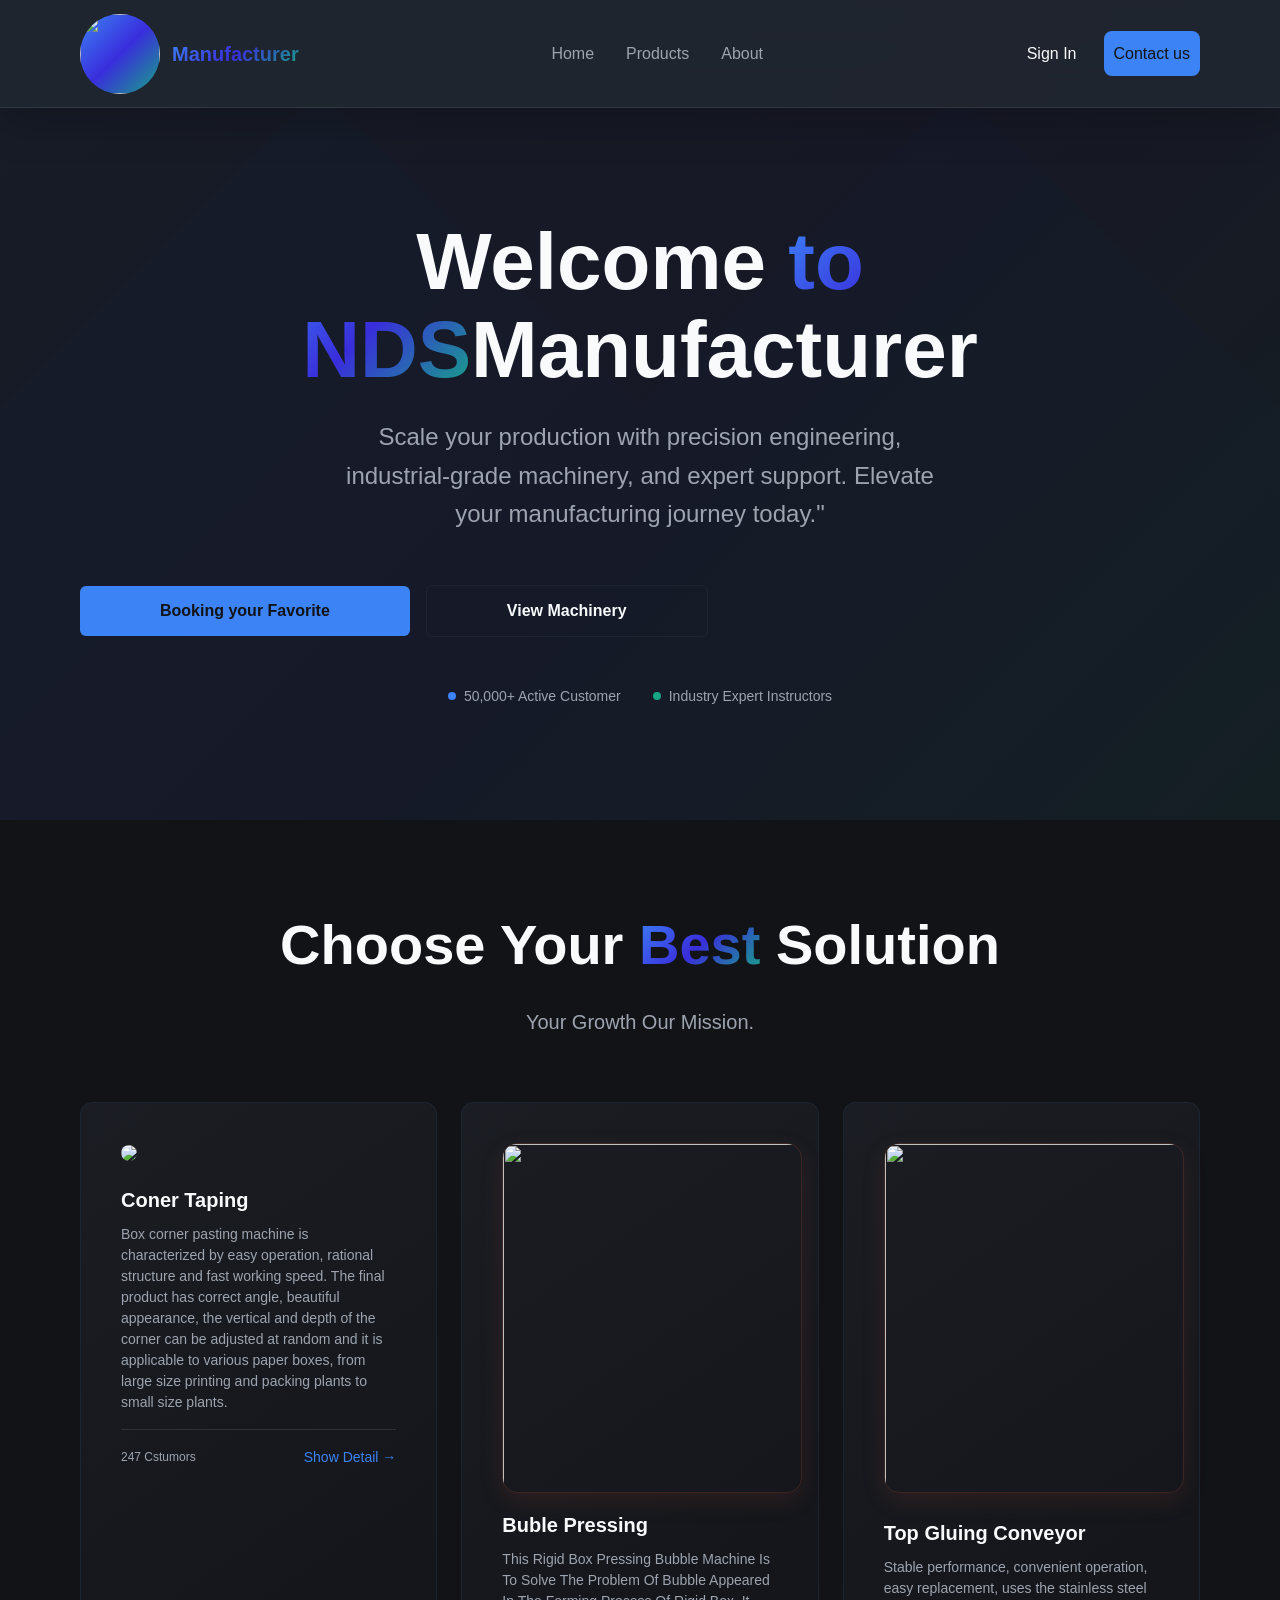
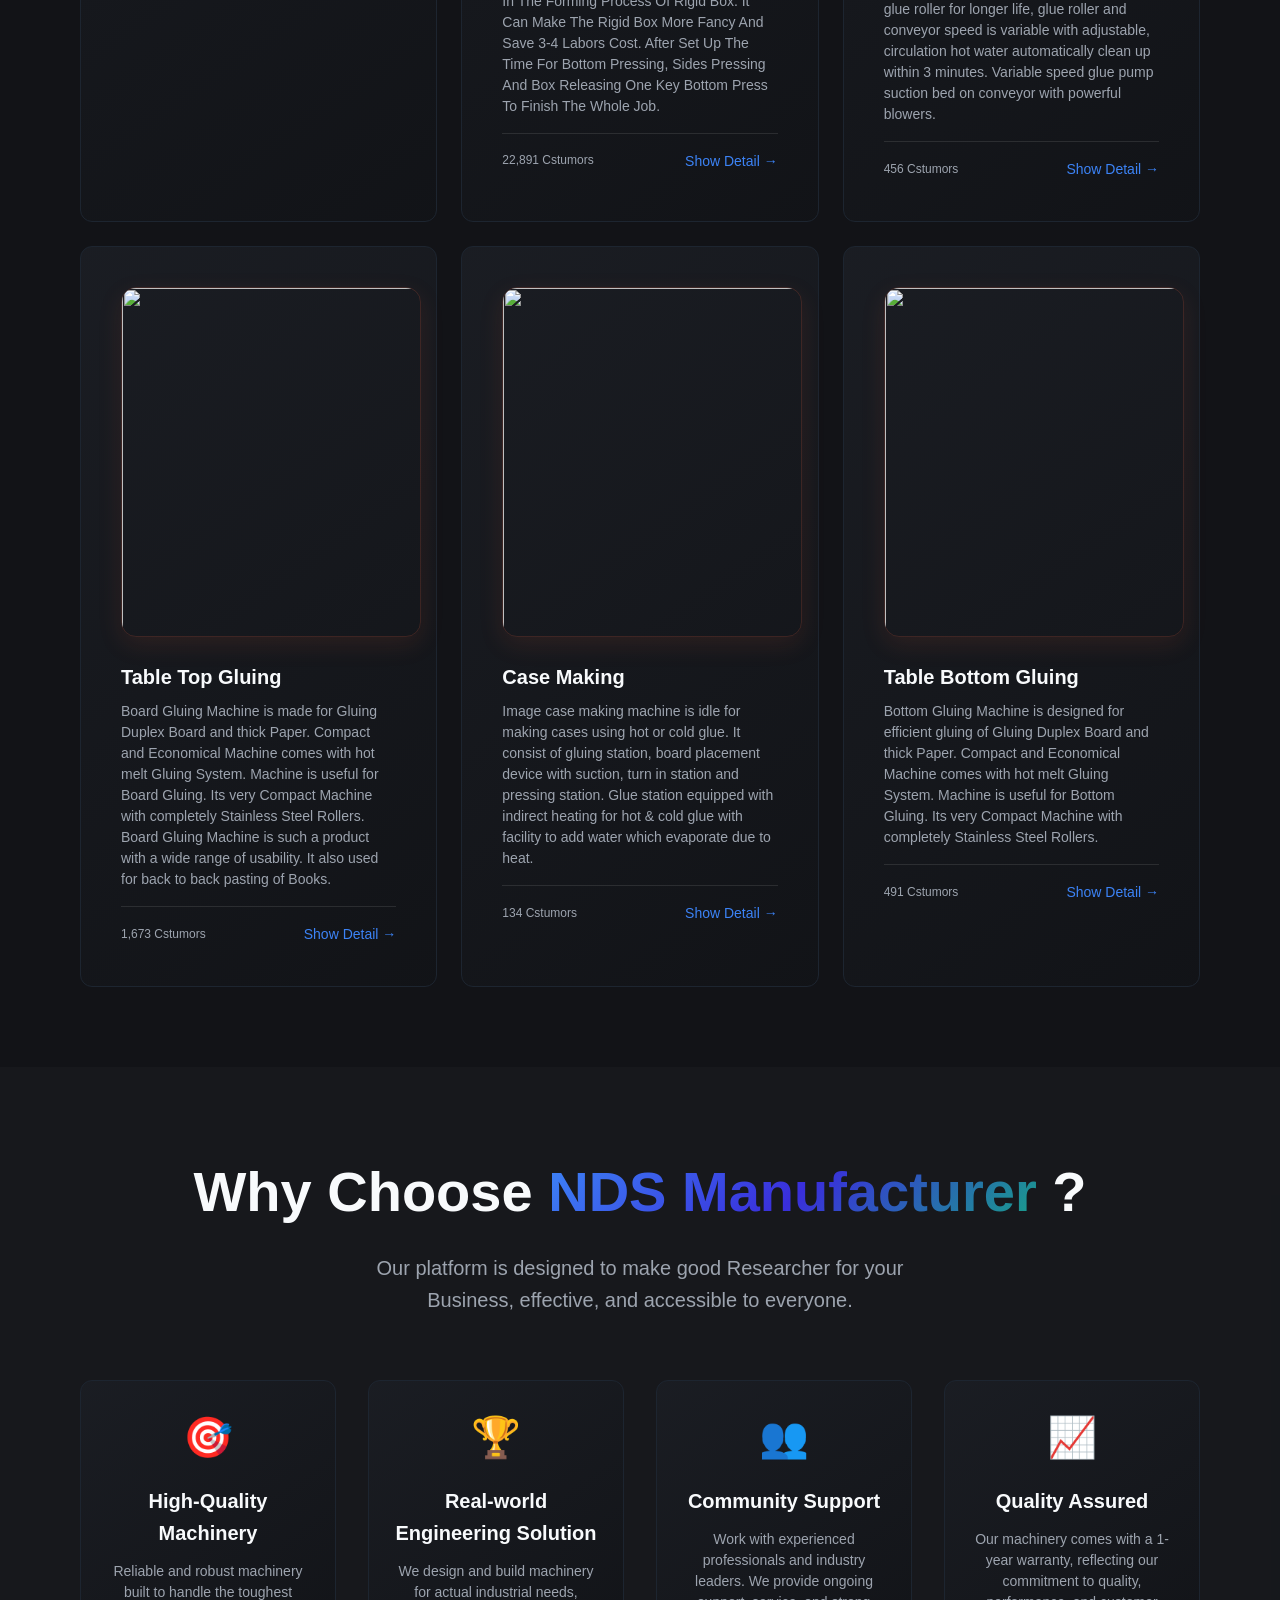
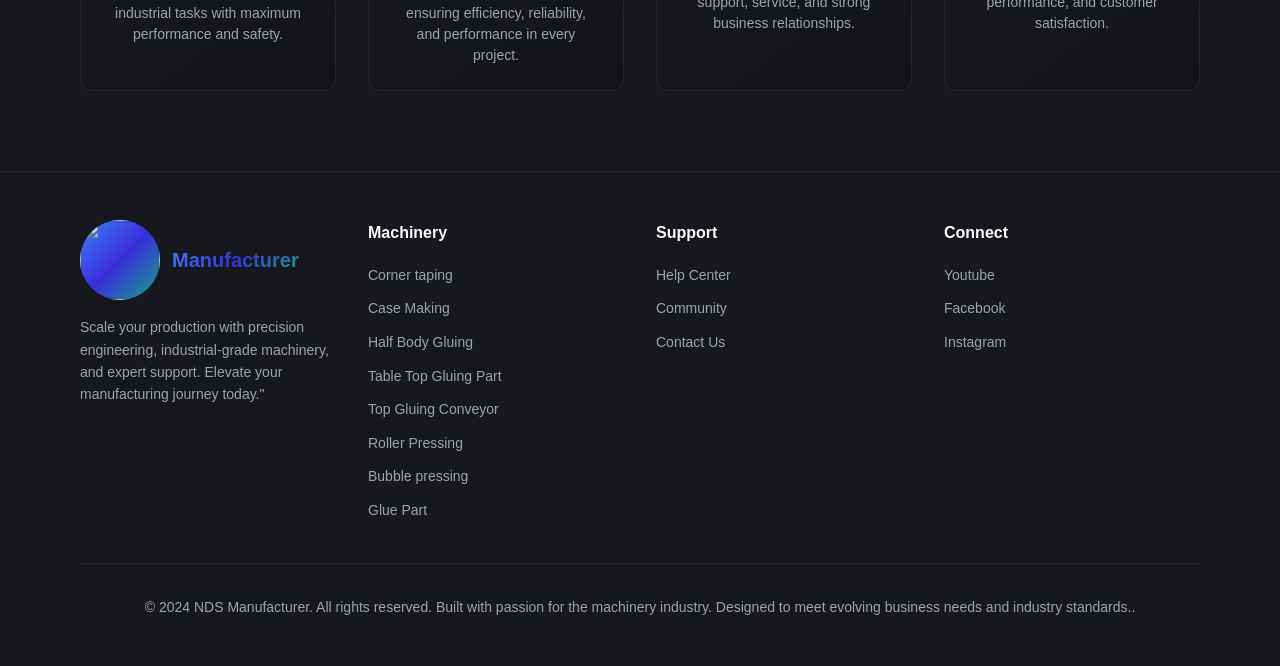
==== index.html @ 55de6333 "Add files via upload add all file" ====
<!DOCTYPE html>
<html lang="en">
<head>
    <meta charset="UTF-8">
    <meta name="viewport" content="width=device-width, initial-scale=1.0">
    <title>NDS Manufacturer</title>
    <meta name="description" content="Learn programming languages with interactive lessons, real-world projects, and expert guidance. Start your coding journey today.">
    <link href="https://fonts.googleapis.com/css2?family=Inter:wght@300;400;500;600;700;800&family=Poppins:wght@400;500;600;700;800&display=swap" rel="stylesheet">
    <link rel="stylesheet" href="https://cdnjs.cloudflare.com/ajax/libs/font-awesome/6.4.0/css/all.min.css">
    <link rel="stylesheet" href="styles.css">
</head>
<body>
    <div class="scroll-progress" ></div>
    <!-- Header -->
    <header class="header">
        <div class="container">
            <div class="header-content">
                <div class="logo-section">
                    <div><img src="img\nds logo.jpeg" width="50px" class="logo"></div>
                    <h1 class="logo-text">Manufacturer </h1>
                </div>
                
                <nav class="nav" id="navMenu">
                    <a href="index.html">Home </a>
                    <a href="product.html">Products</a>
                    <!-- <a href="booking.html">Booking</a> -->
                    <a href="about.html">About</a>
                </nav>
                
                <div class="header-buttons">
                    <a href="auth.html" class="btn btn-outline">Sign In</a>
                    <a href="about.html" class="btn btn-primary"> Contact us </a>
                </div>
                <!-- Hamburger Button -->
                    <button class="menu-toggle" aria-label="Toggle navigation menu">
                        <i class="fas fa-bars"></i>
                    </button>
            </div>
        </div>
    </header>

    <!-- Hero Section -->
    <section class="hero">
        <div class="hero-bg"></div>
        <div class="hero-gradient"></div>
        
        <div class="container">
            <br>
            <div class="hero-content">
                <h1 class="hero-title">
                    Welcome <span class="hero-gradient-text">to NDS</span>Manufacturer 
                </h1>
                <p class="hero-subtitle">
                   Scale your production with precision engineering, industrial-grade machinery, and expert support. 
                   Elevate your manufacturing journey today."
                </p>
                
                <div class="hero-buttons">
                    <a href="booking.html" class="btn btn-primary btn-lg">Booking your Favorite </a>
                    <a href="product.html" class="btn btn-outline btn-lg">View Machinery </a>
                </div>
                
                <div class="hero-stats">
                    <div class="stat-item">
                        <span class="stat-dot dot-primary"></span>
                        50,000+ Active Customer
                    </div>
                   
                    <div class="stat-item">
                        <span class="stat-dot dot-accent"></span>
                        Industry Expert Instructors
                    </div>
                </div>
            </div>
        </div>
    </section>

    <!--machinery Section -->
    <section id="languages" class="section">
        <div class="container">
            <h2 class="section-title">
                Choose Your <span class="hero-gradient-text">Best</span> Solution
            </h2>
            <p class="section-subtitle">
                Your Growth Our Mission.
            </p>
            <!--coder of coner taping machine-->
            
            <div class="languages-grid">
                <div class="language-card" data-language="python">
                    <div class="card-header">
                        <div><img src="img\coner taping.webp" class="imeg"><br></div>
                        </div>
                    <h3 class="card-title">Coner Taping</h3>
                    <p class="card-description">Box corner pasting machine is characterized by easy operation, rational structure and fast working speed. The final product has correct angle, beautiful appearance, the vertical and depth of the corner can be adjusted at random and it is applicable to various paper boxes, from large size printing and packing plants to small size plants.</p>
                    <div class="card-footer">
                        <span class="student-count">247 Cstumors</span>
                        <a href="product.html#corner-taping" class="start-btn">Show Detail →</a>
                    </div>
                </div>




                <!--coder of Glue part machine -->




                <div class="language-card" data-language="javascript">
                    <div class="card-header">
                        <img src="img\rigid-box-bubble-pressing-machine-1000x1000.webp" class="imeg2"><br>
                    </div>
                    <h3 class="card-title">Buble Pressing</h3>
                    <p class="card-description">This Rigid Box Pressing Bubble Machine Is To Solve The Problem Of Bubble Appeared In The Forming Process Of Rigid Box. It Can Make The Rigid Box More Fancy And Save 3-4 Labors Cost. After Set Up The Time For Bottom Pressing, Sides Pressing And Box Releasing One Key Bottom Press To Finish The Whole Job.</p>
                    <div class="card-footer">
                        <span class="student-count">22,891 Cstumors</span>
                        <a href="product.html#buble-pressing" class="start-btn">Show Detail →</a>
                    </div>
                </div>

                <!-- code of conveyor machine-->

                <div class="language-card" data-language="react">
                    <div class="card-header">
                        <div><img src="img\mrs81491568090237.jpg" class="imeg2"><br></div>
                    </div>
                    <h3 class="card-title">Top Gluing Conveyor </h3>
                    <p class="card-description">Stable performance, convenient operation, easy replacement, uses the stainless steel glue roller for longer life, glue roller and conveyor speed is variable with adjustable, circulation hot water automatically clean up within 3 minutes. Variable speed glue pump suction bed on conveyor with powerful blowers.</p>
                    <div class="card-footer">
                        <span class="student-count">456 Cstumors</span>
                        <a href="product.html#top-gluing-conveyor" class="start-btn">Show Detail →</a>
                    </div>
                </div>
                <!-- Half Body Gluing Machine-->

                <div class="language-card" >
                    <div class="card-header">
                        <div><img src="img\Half body gluing.jpeg" class="imeg2"><br></div>
                    </div>
                    <h3 class="card-title">Table Top Gluing</h3>
                    <p class="card-description">Board Gluing Machine is made for Gluing Duplex Board and thick Paper. Compact and Economical Machine comes with hot melt Gluing System. Machine is useful for Board Gluing. Its very Compact Machine with completely Stainless Steel Rollers.

Board Gluing Machine is such a product with a wide range of usability. It also used for back to back pasting of Books.</p>
                    <div class="card-footer">
                        <span class="student-count">1,673 Cstumors</span>
                        <a href="product.html#half-body" class="start-btn">Show Detail →</a>
                    </div>
                </div>

                <!-- Case making Machine -->
                <div class="language-card" data-language="typescript">
                    <div class="card-header">
                        <div><img src="img\case maker.jpeg" class="imeg2"><br></div>
                    </div>
                    <h3 class="card-title">Case Making</h3>
                    <p class="card-description">Image case making machine is idle for making cases using hot or cold glue. It consist of gluing station, board placement device with suction, turn in station and pressing station. Glue station equipped with indirect heating for hot & cold glue with facility to add water which evaporate due to heat.</p>
                    <div class="card-footer">
                        <span class="student-count">134 Cstumors</span>
                        <a href="product.html#case-making" class="start-btn">Show Detail →</a>
                    </div>
                </div>
                <!-- Bottom Gluing Machine -->
                <div class="language-card" data-language="cpp">
                    <div class="card-header">
                       
                        <div><img src="img\Bottom gluing .jpeg" class="imeg2"><br></div>
                    </div>
                    <h3 class="card-title">Table Bottom Gluing </h3>
                    <p class="card-description">Bottom Gluing Machine is designed for efficient gluing of  Gluing Duplex Board and thick Paper. Compact and Economical Machine comes with hot melt Gluing System. Machine is useful for Bottom Gluing. Its very Compact Machine with completely Stainless Steel Rollers.


                    </p>
                    <div class="card-footer">
                        <span class="student-count">491 Cstumors</span>
                        <a href="product.html#bottom-gluing" class="start-btn">Show Detail →</a>
                    </div>
                </div>
            </div>
        </div>
    </section>

    <!-- Features Section -->
    <section id="features" class="section features-section">
        <div class="container">
            <h2 class="section-title">
                Why Choose <span class="hero-gradient-text">NDS Manufacturer </span>?
            </h2>
            <p class="section-subtitle">
                Our platform is designed to make good Researcher for your Business, effective, and accessible to everyone.
            </p>
            
            <div class="features-grid">
                <div class="feature-card">
                    <div class="feature-icon">🎯</div>
                    <h3 class="feature-title">High-Quality Machinery</h3>
                    <p class="feature-description">Reliable and robust machinery built to handle the toughest industrial tasks with maximum performance and safety.</p>
                </div>

                <div class="feature-card">
                    <div class="feature-icon">🏆</div>
                    <h3 class="feature-title"> Real-world Engineering Solution </h3>
                    <p class="feature-description">We design and build machinery for actual industrial needs, ensuring efficiency, reliability, and performance in every project.</p>
                </div>

                <div class="feature-card">
                    <div class="feature-icon">👥</div>
                    <h3 class="feature-title">Community Support</h3>
                    <p class="feature-description"> Work with experienced professionals and industry leaders. We provide ongoing support, service, and strong business relationships.</p>
                </div>

                <div class="feature-card">
                    <div class="feature-icon">📈</div>
                    <h3 class="feature-title">Quality Assured</h3>
                    <p class="feature-description">Our machinery comes with a 1-year warranty, reflecting our commitment to quality, performance, and customer satisfaction.</p>
                </div>
            </div>
        </div>
    </section>

    <!-- Footer -->
    <footer class="footer">
        <div class="container">
            <div class="footer-grid">
                <div class="footer-section">
                    <div class="logo-section">
                        <div class="logo-icon"><img src="img\nds logo.jpeg"  class="logo"></div>
                        <h3 class="logo-text"> Manufacturer </h3>
                    </div>
                    <p style="color: var(--muted-foreground); font-size: 0.875rem; margin-top: 1rem;">
                        Scale your production with precision engineering, industrial-grade machinery, and expert support. 
                        Elevate your manufacturing journey today."
                    </p>
                </div>
                
                <div class="footer-section">
                    <h4> Machinery </h4>
                    <ul>
                        
                        <li><a href="product.html#corner-taping"> Corner taping</a></li>
                        <li><a href="product.html#case-making"> Case Making </a></li>
                        <li><a href="product.html#half-body"> Half Body Gluing </a></li>
                        <li><a href="product.html#bottom-gluing"> Table Top Gluing Part </a></li>
                        <li><a href="product.html#top-gluing-conveyor"> Top Gluing Conveyor  </a></li>
                        <li><a href="product.html#roller-pressing"> Roller Pressing </a></li>
                        <li><a href="product.html#bubble-pressing"> Bubble pressing </a></li>
                        <li><a href="product.html#glue-part"> Glue Part </a></li>



                    </ul>
                </div>
                
                <div class="footer-section">
                    <h4>Support</h4>
                    <ul>
                        <li><a href="about.html">Help Center</a></li>
                        <li><a href="about.html#com">Community</a></li>
                        <li><a href="about.html#contact-info">Contact Us</a></li>
                        <!-- <li><a href="#">FAQ</a></li> -->
                    </ul>
                </div>
                
                <div class="footer-section">
                    <h4>Connect</h4>
                    <ul>
                        <li><a href="#"> Youtube </a></li>
                        <li><a href="#"> Facebook </a></li>
                        <li><a href="#"> Instagram </a></li>

                    </ul>
                </div>
            </div>
            
            <div class="footer-bottom">
                <p>&copy; 2024 NDS Manufacturer. All rights reserved. Built with passion for the machinery industry. Designed to meet evolving business needs and industry standards..</p>
            </div>
        </div>
    </footer>

    <script src="js.js"></script>
</body>
</html>
---- styles.css ----
* {
            margin: 0;
            padding: 0;
            box-sizing: border-box;
        }

        :root {
            --background: hsl(222, 14%, 8%);
            --foreground: hsl(210, 40%, 98%);
            --card: hsl(222, 14%, 10%);
            --card-foreground: hsl(210, 40%, 98%);
            --primary: hsl(217, 91%, 60%);
            --primary-foreground: hsl(222, 14%, 8%);
            --secondary: hsl(244, 71%, 52%);
            --secondary-foreground: hsl(210, 40%, 98%);
            --muted: hsl(215, 25%, 27%);
            --muted-foreground: hsl(217, 10%, 65%);
            --accent: hsl(166, 76%, 37%);
            --accent-foreground: hsl(210, 40%, 98%);
            --border: hsl(215, 25%, 15%);
            --ring: hsl(217, 91%, 60%);
            --radius: 0.75rem;
            
            --hero-gradient: linear-gradient(135deg, hsl(217, 91%, 60%) 0%, hsl(244, 71%, 52%) 50%, hsl(166, 76%, 37%) 100%);
            --card-gradient: linear-gradient(145deg, hsl(222, 14%, 12%) 0%, hsl(222, 14%, 8%) 100%);
            --hover-glow: 0 0 40px hsl(217, 91%, 60%, 0.3);
            --shadow-elegant: 0 20px 60px -10px hsl(217, 91%, 60%, 0.1);
            --transition-smooth: all 0.4s cubic-bezier(0.4, 0, 0.2, 1);
            --sec: hsl(211, 42%, 19%); 
        }

        body {
            font-family: -apple-system, BlinkMacSystemFont, 'Segoe UI', 'Roboto', sans-serif;
            background-color: var(--background);
            color: var(--foreground);
            line-height: 1.6;
        }

        .container {
            max-width: 1200px;
            margin: 0 auto;
            padding: 0 1rem;
        }

        /* Header Styles */
        .header {
            position: fixed;
            top: 0;
            width: 100%;
            z-index: 1000;
            padding: 0.85rem 0;
            background: rgba(17, 24, 39, 0.94);
            backdrop-filter: blur(20px);
            border-bottom: 1px solid rgba(255, 255, 255, 0.08);
            box-shadow: 0 16px 40px rgba(0, 0, 0, 0.2);
        }
        

        .header-content {
            display: flex;
            align-items: center;
            justify-content: space-between;
            gap: 1rem;
            padding: 0;
        }

        .logo-section {
            display: flex;
            align-items: center;
            gap: 0.75rem;
        }

        .logo {
            width: 5rem;
            height: 5rem;
            background: var(--hero-gradient); 
            border-radius: 10.5rem; 
            background-color: transparent;
            display: flex;
            align-items: center;
            justify-content: center;
            color: var(--background); 
            font-weight: bold;
            font-size: 1.125rem;
        }


        .logo-text {
            font-size: 1.25rem;
            font-weight: bold;
            background: var(--hero-gradient);
            -webkit-background-clip: text;
            background-clip: text;
            -webkit-text-fill-color: transparent;
            white-space: nowrap;
            overflow: hidden;
            text-overflow: ellipsis;
        }
      

        .nav {
            display: none;
            gap: 2rem;
        }

        .nav a {
            position: relative;
            color: var(--muted-foreground);
            text-decoration: none;
            transition: var(--transition-smooth);
        }

        .nav a:hover {
            color: var(--foreground);
        }

        .nav a::after {
            content: '';
            position: absolute;
            bottom: -0.25rem;
            left: 0;
            width: 0;
            height: 2px;
            background: var(--primary);
            transition: var(--transition-smooth);
        }

        .nav a:hover::after {
            width: 100%;
        }


                /* Hamburger Button */
        .menu-toggle {
            display: none;
            background: none;
            border: none;
            font-size: 1.8rem;
            color: var(--foreground);
            cursor: pointer;
        }

        .menu-toggle i {
            pointer-events: none;
        }

        .imeg{
            width: 200px;
            height: inherit;
            border-radius: 30px; 

        }
        .imeg2{
            width: 300px;
            height: 350px;
            border-radius: 15px;
            /* object-fit: cover; */
            object-position: center;
            box-shadow: 0 10px 35px rgba(217, 91, 60, 0.15), 0 0 1px rgba(217, 91, 60, 0.3);
            border: 1px solid rgba(217, 91, 60, 0.2);
            transition: all 0.3s cubic-bezier(0.4, 0, 0.2, 1);
        }
        
        .imeg2:hover {
            transform: translateY(-5px);
            box-shadow: 0 20px 50px rgba(217, 91, 60, 0.25), 0 0 1px rgba(217, 91, 60, 0.3);
        }
        

        /* 📱 Mobile Navbar */
        @media (max-width: 768px) {

            .header-content {
                flex-wrap: wrap;
                align-items: center;
                justify-content: space-between;
                gap: 0.75rem;
            }

            .menu-toggle {
                display: flex;
                align-items: center;
                justify-content: center;
                width: 3rem;
                height: 3rem;
                border-radius: 0.75rem;
                background: rgba(255, 255, 255, 0.08);
                border: 1px solid rgba(255, 255, 255, 0.12);
                z-index: 1001;
            }

            .nav {
                position: absolute;
                top: 100%;
                left: 0;
                width: 100%;
                background: var(--card);
                flex-direction: column;
                gap: 1.2rem;
                padding: 1.5rem 0;
                display: none;
                border-top: 1px solid rgba(255, 255, 255, 0.08);
            }

            .nav.active {
                display: flex;
            }

            .header-buttons {
                display: none;
            }
            
            .hero-buttons {
                flex-direction: column;
                gap: 0.75rem;
            }

            .hero-stats {
                flex-direction: column;
                gap: 1rem;
                align-items: center;
            }

            .languages-grid {
                grid-template-columns: 1fr;
                gap: 1rem;
            }

            .language-card {
                padding: 1.5rem;
            }

            .features-grid {
                grid-template-columns: 1fr;
                gap: 1.5rem;
            }

            .feature-card {
                padding: 1.25rem;
            }

            .footer-grid {
                grid-template-columns: 1fr;
                gap: 1.5rem;
            }

            .container {
                padding: 0 1rem;
            }

            .section {
                padding: 2.5rem 0;
            }

            .imeg {
                width: 100%;
                max-width: 200px;
                height: auto;
            }

            .imeg2 {
                width: 100%;
                max-width: 300px;
                height: auto;
                border-radius: 15px;
                /* object-fit: cover; */
                box-shadow: 0 8px 25px rgba(217, 91, 60, 0.12);
                border: 1px solid rgba(217, 91, 60, 0.2);
            }

            .about-grid {
                grid-template-columns: 1fr;
                gap: 1.5rem;
            }

            .machinery-card {
                flex-direction: column;
                gap: 1rem;
            }

            .prodect-image {
                width: 100%;
                height: auto;
                max-width: 100%;
            }

            .techn-speci {
                margin-left: 0;
            }

            .machinery-text {
                width: 100%;
            }

            .hero-buttons .btn,
            .btn-lg {
                width: 100%;
                padding: 0.75rem 1.5rem;
                font-size: 1rem;
                margin-left: 0;
                margin-top: 0;
            }
        }

        /* Header Buttons */

        .header-buttons {
            display: flex;
            align-items: center;
            gap: 1rem;
        }

        .btn {
            padding:10px;
            border-radius: 0.5rem;
            border: none;
            cursor: pointer;
            font-weight: 500;
            transition: var(--transition-smooth);
            text-decoration: none;
            display: inline-block;
            text-align: center;
        }



        .btn-outline {
            background: transparent;
            border: 1px solid var(--border);
            color: var(--foreground);
        }

        .btn-outline:hover {
            background: var(--muted);
        }

        .btn-primary {
            background: var(--primary);
            color: var(--primary-foreground);
        }

        .btn-primary:hover {
            background: hsl(217, 91%, 50%);
        }

        .btn-lg {
            padding: 12px 80px;
            font-size: 16px;
            margin-left: 0;
            margin-top: 20px;
            width: auto;
            display: inline-block;
            font-weight: 600;
            transition: all 0.3s ease;
            border-radius: 6px;
        }

        /* Hero Section */
        .hero {
            min-height: calc(100vh - 5rem);
            padding-top: 5rem;
            display: flex;
            align-items: center;
            justify-content: center;
            position: relative;
            overflow: hidden;
        }

        .hero-bg {
            position: absolute;
            inset: 0;
            background-image: url('data:image/svg+xml,<svg xmlns="http://www.w3.org/2000/svg" viewBox="0 0 1200 800"><rect fill="%23222831" width="1200" height="800"/><g fill-opacity="0.1"><polygon fill="%23007acc" points="0,400 300,100 600,400 900,100 1200,400 1200,800 0,800"/></g></svg>');
            background-size: cover;
            background-position: center;
            opacity: 0.2;
        }

        .hero-gradient {
            position: absolute;
            inset: 0;
            background: var(--hero-gradient);
            opacity: 0.05;
        }

        .hero-content {
            position: relative;
            z-index: 20;
            text-align: center;
            max-width: 4xl;
        }

        .hero-title {
            font-size: clamp(3rem, 8vw, 5rem);
            font-weight: bold;
            margin-bottom: 1.5rem;
            line-height: 1.1;
        }

        .hero-gradient-text {
            background: var(--hero-gradient);
            -webkit-background-clip: text;
            background-clip: text;
            -webkit-text-fill-color: transparent;
        }

        .hero-subtitle {
            font-size: clamp(1.125rem, 3vw, 1.5rem);
            color: var(--muted-foreground);
            margin-bottom: 2rem;
            max-width: 600px;
            margin-left: auto;
            margin-right: auto;
        }

        .hero-buttons {
            display: flex;
            flex-direction: column;
            gap: 1rem;
            align-items: center;
            margin-bottom: 3rem;
        }

        .hero-stats {
            display: flex;
            flex-wrap: wrap;
            justify-content: center;
            gap: 2rem;
            font-size: 0.875rem;
            color: var(--muted-foreground);
        }

        .stat-item {
            display: flex;
            align-items: center;
            gap: 0.5rem;
        }

        .stat-dot {
            width: 0.5rem;
            height: 0.5rem;
            border-radius: 50%;
        }

        .dot-primary { background: var(--primary); }
        .dot-secondary { background: var(--secondary); }
        .dot-accent { background: var(--accent); }

        /* Languages Section */
        .section {
            padding: 5rem 0;
        }

        .section-title {
            font-size: clamp(2.5rem, 6vw, 3.5rem);
            font-weight: bold;
            text-align: center;
            margin-bottom: 1rem;
        }

        .section-subtitle {
            font-size: 1.25rem;
            color: var(--muted-foreground);
            text-align: center;
            margin-bottom: 4rem;
            max-width: 600px;
            margin-left: auto;
            margin-right: auto;
        }

        .languages-grid {
            display: grid;
            grid-template-columns: repeat(auto-fit, minmax(300px, 1fr));
            gap: 1.5rem;
            max-width: 1200px;
            margin: 0 auto;
        }

        .language-card {
            background: var(--card-gradient);
            border: 1px solid var(--border);
            border-radius: var(--radius);
            padding: 30px;
            cursor: pointer;
            transition: var(--transition-smooth);
            position: relative;
        }

        .language-card:hover {
            transform: scale(1.02);
            box-shadow: var(--hover-glow);
        }

        .card-header {
            display: flex;
            align-items: center;
            justify-content: space-between;
            margin-bottom: 1rem;
        }

        .language-icon {
            width: 3rem;
            height: 3rem;
            border-radius: 0.5rem;
            display: flex;
            align-items: center;
            justify-content: center;
            font-size: 1.5rem;
        }

        /* .product-image {
            height: 200px;
            background: var(--gradient);
            display: flex;
            align-items: center;
            justify-content: center;
            font-size: 4rem;
            color: var(--white);
        } */

        .blog-image {
            height: 200px;
            background-size: cover;
            background-position: center;
            }
       .product-title {
        font-family: 'Playfair Display', serif;
        font-size: 1.3rem;
        margin-bottom: 0.5rem;
}

        .difficulty-badge {
            padding: 0.25rem 0.75rem;
            border-radius: 9999px;
            font-size: 0.75rem;
            font-weight: 500;
        }

        .card-title {
            font-size: 1.25rem;
            font-weight: bold;
            margin-bottom: 0.5rem;
            transition: var(--transition-smooth);
        }

        .language-card:hover .card-title {
            color: var(--primary);
        }

        .card-description {
            color: var(--muted-foreground);
            font-size: 0.875rem;
            margin-bottom: 1rem;
            line-height: 1.5;
        }

        .card-footer {
            display: flex;
            align-items: center;
            justify-content: space-between;
            padding-top: 1rem;
            border-top: 1px solid rgba(255, 255, 255, 0.1);
        }

        .student-count {
            font-size: 0.75rem;
            color: var(--muted-foreground);
        }

        .start-btn {
            color: var(--primary);
            font-size: 0.875rem;
            font-weight: 500;
            text-decoration: none;
            transition: var(--transition-smooth);
        }

        .start-btn:hover {
            color: hsl(217, 91%, 50%);
        }

        /* Features Section */
        .features-section {
            background: rgba(255, 255, 255, 0.02);
        }

        .features-grid {
            display: grid;
            grid-template-columns: repeat(auto-fit, minmax(250px, 1fr));
            gap: 2rem;
            max-width: 1200px;
            margin: 0 auto;
        }

        .feature-card {
            background: var(--card-gradient);
            border: 1px solid var(--border);
            border-radius: var(--radius);
            padding: 1.5rem;
            text-align: center;
            transition: var(--transition-smooth);
        }

        .feature-card:hover {
            transform: scale(1.02);
            box-shadow: var(--hover-glow);
        }

        .feature-icon {
            font-size: 2.5rem;
            margin-bottom: 1rem;
        }

        .feature-title {
            font-size: 1.25rem;
            font-weight: bold;
            margin-bottom: 0.75rem;
        }

        .feature-description {
            color: var(--muted-foreground);
            font-size: 0.875rem;
            line-height: 1.5;
        }

        /* Footer */
        .footer {
            background: var(--card);
            border-top: 1px solid var(--border);
            padding: 3rem 0;
        }

        .footer-grid {
            display: grid;
            grid-template-columns: repeat(auto-fit, minmax(200px, 1fr));
            gap: 2rem;
            margin-bottom: 2rem;
        }

        .footer-section h4 {
            font-weight: 600;
            margin-bottom: 1rem;
        }

        .footer-section ul {
            list-style: none;
        }

        .footer-section ul li {
            margin-bottom: 0.5rem;
        }

        .footer-section a {
            color: var(--muted-foreground);
            text-decoration: none;
            font-size: 0.875rem;
            transition: var(--transition-smooth);
        }

        .footer-section a:hover {
            color: var(--foreground);
        }

        .footer-bottom {
            border-top: 1px solid var(--border);
            padding-top: 2rem;
            text-align: center;
            color: var(--muted-foreground);
            font-size: 0.875rem;
        }

        /* Responsive Design */
        @media (min-width: 768px) {
            .nav {
                display: flex;
            }
            
            .hero-buttons {
                flex-direction: row;
            }
        }

        /* Tablet Styles (769px - 1024px) */
        @media (min-width: 769px) and (max-width: 1024px) {
            .container {
                padding: 0 2rem;
            }

            .hero-title {
                font-size: clamp(2.5rem, 6vw, 4rem);
            }

            .hero-subtitle {
                font-size: clamp(1rem, 2.5vw, 1.25rem);
            }

            .languages-grid {
                grid-template-columns: repeat(2, 1fr);
                gap: 1.25rem;
            }

            .language-card {
                padding: 2rem;
            }

            .features-grid {
                grid-template-columns: repeat(2, 1fr);
                gap: 1.75rem;
            }

            .footer-grid {
                grid-template-columns: repeat(2, 1fr);
            }

            .section {
                padding: 4rem 0;
            }

            .imeg {
                width: 180px;
            }

            .imeg2 {
                width: 250px;
                height: 300px;
                border-radius: 15px;
                /* object-fit: cover; */
                box-shadow: 0 8px 25px rgba(217, 91, 60, 0.12);
                border: 1px solid rgba(217, 91, 60, 0.2);
            }
        }

        /* Desktop Styles (1025px+) */
        @media (min-width: 1025px) {
            .container {
                padding: 0 2.5rem;
            }

            .hero-title {
                font-size: clamp(3.5rem, 8vw, 5rem);
            }

            .hero-subtitle {
                font-size: clamp(1.25rem, 3vw, 1.5rem);
            }

            .languages-grid {
                grid-template-columns: repeat(auto-fit, minmax(300px, 1fr));
                gap: 1.5rem;
            }

            .language-card {
                padding: 2.5rem;
            }

            .features-grid {
                grid-template-columns: repeat(auto-fit, minmax(250px, 1fr));
                gap: 2rem;
            }

            .footer-grid {
                grid-template-columns: repeat(auto-fit, minmax(200px, 1fr));
            }

            .section {
                padding: 5rem 0;
            }

            .imeg {
                width: 200px;
            }

            .imeg2 {
                width: 300px;
                height: 350px;
                border-radius: 15px;
                /* object-fit: cover; */
                box-shadow: 0 8px 25px rgba(217, 91, 60, 0.12);
                border: 1px solid rgba(217, 91, 60, 0.2);
            }
        }

        /* Language-specific colors */
        .python-icon { background: rgba(59, 130, 246, 0.1); border: 1px solid rgba(59, 130, 246, 0.2); }
        .python-badge { background: rgba(59, 130, 246, 0.1); color: hsl(213, 85%, 55%); border: 1px solid rgba(59, 130, 246, 0.2); }

        .javascript-icon { background: rgba(245, 158, 11, 0.1); border: 1px solid rgba(245, 158, 11, 0.2); }
        .javascript-badge { background: rgba(245, 158, 11, 0.1); color: hsl(53, 93%, 54%); border: 1px solid rgba(245, 158, 11, 0.2); }

        .react-icon { background: rgba(6, 182, 212, 0.1); border: 1px solid rgba(6, 182, 212, 0.2); }
        .react-badge { background: rgba(6, 182, 212, 0.1); color: hsl(193, 95%, 68%); border: 1px solid rgba(6, 182, 212, 0.2); }

        .java-icon { background: rgba(239, 68, 68, 0.1); border: 1px solid rgba(239, 68, 68, 0.2); }
        .java-badge { background: rgba(239, 68, 68, 0.1); color: hsl(14, 100%, 53%); border: 1px solid rgba(239, 68, 68, 0.2); }

        .typescript-icon { background: rgba(99, 102, 241, 0.1); border: 1px solid rgba(99, 102, 241, 0.2); }
        .typescript-badge { background: rgba(99, 102, 241, 0.1); color: hsl(211, 60%, 45%); border: 1px solid rgba(99, 102, 241, 0.2); }

        .cpp-icon { background: rgba(139, 92, 246, 0.1); border: 1px solid rgba(139, 92, 246, 0.2); }
        .cpp-badge { background: rgba(139, 92, 246, 0.1); color: hsl(218, 81%, 59%); border: 1px solid rgba(139, 92, 246, 0.2); }



        /* Additional Mobile Optimizations */
        @media (max-width: 480px) {
            .header {
                padding: 0.85rem 0;
            }

            .header-content {
                gap: 0.5rem;
                padding: 0 0.5rem;
            }

            .logo {
                width: 3.5rem;
                height: 3.5rem;
            }

            .logo-text {
                font-size: 0.9rem;
                display: inline;
            }

            .menu-toggle {
                width: 2.9rem;
                height: 2.9rem;
                font-size: 1.4rem;
            }

            .hero {
                min-height: calc(100vh - 7rem);
                padding-top: 6rem;
            }

            .container {
                padding: 0 0.75rem;
            }

            .hero-title {
                font-size: clamp(1.6rem, 9vw, 2.6rem);
                margin-bottom: 0.9rem;
                line-height: 1.2;
            }

            .hero-gradient-text {
                display: inline-block;
            }

            .hero-subtitle {
                font-size: clamp(0.8rem, 4.5vw, 1rem);
                max-width: 100%;
                margin-bottom: 1.4rem;
                line-height: 1.5;
            }

            .section-title {
                font-size: clamp(1.8rem, 6vw, 2.4rem);
                margin-bottom: 0.85rem;
            }

            .section-subtitle {
                font-size: 0.9rem;
                margin-bottom: 2rem;
                line-height: 1.5;
            }

            .header-buttons .btn,
            .btn-lg {
                padding: 0.65rem 1.2rem;
                font-size: 0.9rem;
                margin-left: 0;
                margin-top: 0;
                width: auto;
            }

            .hero-buttons {
                gap: 0.7rem;
                width: 100%;
            }

            .hero-buttons .btn {
                width: 100%;
                padding: 0.7rem 1.25rem;
                font-size: 0.9rem;
            }

            .language-card {
                padding: 1.3rem;
            }

            .feature-card {
                padding: 1.1rem;
            }

            .feature-icon {
                font-size: 2.2rem;
                margin-bottom: 0.75rem;
            }

            .feature-title {
                font-size: 1.1rem;
                margin-bottom: 0.6rem;
            }

            .feature-description {
                font-size: 0.8rem;
                line-height: 1.5;
            }

            .imeg {
                width: 100%;
                max-width: 160px;
            }

            .imeg2 {
                width: 100%;
                max-width: 260px;
                height: auto;
                border-radius: 15px;
                /* object-fit: cover; */
                box-shadow: 0 8px 25px rgba(217, 91, 60, 0.12);
                border: 1px solid rgba(217, 91, 60, 0.2);
            }

            .hero-content{
                padding-top: 20px;
            }

            /* Machinery Card - Stack on mobile */
            .machinery-card {
                flex-direction: column;
                gap: 1.2rem;
            }

            /* .prodect-image {
                width: 100%;
                height: 250px;
                max-width: 100%;
                border-radius: 15px;
                object-fit: cover;
                box-shadow: 0 8px 25px rgba(217, 91, 60, 0.12);
                border: 1px solid rgba(217, 91, 60, 0.2);
            } */

            .machinery-text {
                width: 100%;
            }

            .techn-speci {
                margin-left: 0;
            }

            /* About Page Mobile */
            .about-grid {
                grid-template-columns: 1fr;
                gap: 1.3rem;
            }

            .about-image {
                min-height: 250px;
            }

            .placeholder-box {
                height: 250px;
                font-size: 2.5rem;
            }

            /* Forms */
            .booking-container {
                grid-template-columns: 1fr;
                gap: 1.3rem;
            }

            .booking-form {
                padding: 1.2rem;
            }

            .form-group {
                margin-bottom: 1.2rem;
            }

            .form-group input,
            .form-group select,
            .form-group textarea {
                padding: 0.68rem 0.9rem;
                font-size: 0.95rem;
            }

            .machine-details-box {
                padding: 1.2rem;
                position: static;
            }

            .machine-detail-row {
                padding: 0.65rem;
                font-size: 0.8rem;
            }

            /* Footer */
            .footer {
                padding: 2.5rem 0;
            }

            .footer-section h4 {
                font-size: 1rem;
                margin-bottom: 0.9rem;
            }

            .footer-section ul li {
                margin-bottom: 0.4rem;
            }

            .footer-section a {
                font-size: 0.8rem;
            }

            .footer-bottom {
                padding-top: 1.5rem;
                font-size: 0.8rem;
            }

            .section {
                padding: 2.8rem 0;
            }
        }

        @media (max-width: 360px) {
            .hero {
                min-height: calc(100vh - 8rem);
                padding-top: 8rem;
            }

            .logo {
                width: 3.2rem;
                height: 3.2rem;
            }

            .logo-text {
                font-size: 0.8rem;
                display: none;
            }

            .menu-toggle {
                width: 2.7rem;
                height: 2.7rem;
                font-size: 1rem;
            }

            .header {
                padding: 0.7rem 0;
            }

            .header-content {
                justify-content: space-between;
                gap: 0.3rem;
                padding: 0 0.3rem;
            }

            .nav {
                padding-top: 0.85rem;
                gap: 0.6rem;
            }

            .nav a {
                font-size: 0.85rem;
                padding: 0.4rem 0;
            }

            .hero-title {
                font-size: clamp(1.4rem, 10vw, 2.2rem);
                margin-bottom: 0.7rem;
                line-height: 1.15;
            }

            .hero-subtitle {
                font-size: clamp(0.7rem, 5vw, 0.85rem);
                margin-bottom: 0.9rem;
                line-height: 1.3;
            }

            .section-title {
                font-size: clamp(1.4rem, 6vw, 2rem);
                margin-bottom: 0.65rem;
            }

            .section-subtitle {
                font-size: 0.75rem;
                margin-bottom: 1.5rem;
            }

            .hero-buttons .btn {
                padding: 0.55rem 0.9rem;
                font-size: 0.8rem;
            }

            .language-card {
                padding: 1rem;
            }

            .feature-card {
                padding: 0.9rem;
            }

            .feature-icon {
                font-size: 1.8rem;
                margin-bottom: 0.4rem;
            }

            .feature-title {
                font-size: 0.95rem;
                margin-bottom: 0.4rem;
            }

            .feature-description {
                font-size: 0.7rem;
                line-height: 1.3;
            }

            .button-wrapper {
                gap: 0.4rem;
            }

            .imeg {
                max-width: 110px;
            }

            .imeg2 {
                max-width: 180px;
                border-radius: 12px;
                /* object-fit: cover; */
                box-shadow: 0 6px 15px rgba(217, 91, 60, 0.1);
                border: 1px solid rgba(217, 91, 60, 0.15);
            }

            .container {
                padding: 0 0.4rem;
            }

            .section {
                padding: 2rem 0;
            }
        }

        /* ====== MOBILE 320px - S SCREEN RESPONSIVE STYLES ====== */
        /* About Page S320 Optimization */
        @media (max-width: 320px) {
            .about-grid {
                padding: 0 1rem;
                gap: 2rem;
            }

            .about-content {
                gap: 1.5rem;
            }

            .about-content h3 {
                font-size: clamp(1.1rem, 3.5vw, 1.5rem);
                margin-bottom: 0.75rem;
                gap: 0.5rem;
            }

            .about-content p {
                font-size: 0.9rem;
                line-height: 1.75;
                margin-bottom: 0.75rem;
            }

            .location {
                margin: 1.5rem 0 !important;
                border-radius: 0.5rem;
            }

            .location iframe {
                height: 250px !important;
            }
        }

        @media (max-width: 320px) {
            * {
                margin: 0;
                padding: 0;
            }

            /* Header & Navigation */
            .header {
                padding: 0.75rem 0;
            }

            .header-content {
                gap: 0.25rem;
                padding: 0 0.5rem;
            }

            .logo {
                width: 3rem;
                height: 3rem;
                flex-shrink: 0;
            }

            .logo-text {
                font-size: 0.9rem;
                display:inline;
            }

            .menu-toggle {
                width: 2.8rem;
                height: 2.8rem;
                font-size: 1.2rem;
            }

            .header-buttons {
                display:inline-flex;
            }

            .nav {
                padding: 1rem 0.75rem;
                gap: 0.75rem;
            }

            .nav a {
                font-size: 0.9rem;
                padding: 0.5rem 0;
            }

            /* Container & Spacing */
            .container {
                padding: 0 0.5rem;
                margin: 0 auto;
            }

            /* Hero Section */
            .hero {
                min-height: calc(100vh - 6rem);
                padding-top: 5.5rem;
            }

            .hero-content {
                padding: 1rem 0.5rem;
            }

            .hero-title {
                font-size: clamp(1.4rem, 12vw, 2rem);
                margin-bottom: 0.75rem;
                line-height: 1.2;
                word-break: break-word;
            }

            .hero-subtitle {
                font-size: clamp(0.75rem, 4vw, 0.85rem);
                margin-bottom: 1rem;
                line-height: 1.4;
            }

            .hero-buttons {
                flex-direction: column;
                gap: 0.5rem;
                margin-bottom: 1.5rem;
            }

            .hero-buttons .btn {
                width: 100%;
                padding: 0.6rem 1rem;
                font-size: 0.85rem;
                margin-left: 0;
                margin-top: 0;
            }

            .hero-stats {
                flex-direction: column;
                gap: 0.75rem;
                font-size: 0.75rem;
            }

            .stat-item {
                gap: 0.4rem;
            }

            /* Section Styles */
            .section {
                padding: 2rem 0;
            }

            .section-title {
                font-size: clamp(1.5rem, 7vw, 2rem);
                margin-bottom: 0.75rem;
            }

            .section-subtitle {
                font-size: 0.8rem;
                margin-bottom: 2rem;
                line-height: 1.4;
            }

            /* All Grids - Single Column */
            .languages-grid,
            .features-grid,
            .machinery-grid,
            .footer-grid,
            .about-grid {
                grid-template-columns: 1fr;
                gap: 1rem;
            }

            /* Cards */
            .language-card,
            .feature-card,
            .machinery-card {
                padding: 1.2rem;
                margin: 0;
                border-radius: 12px;
            }

            .feature-icon {
                font-size: 2rem;
                margin-bottom: 0.5rem;
            }

            .feature-title {
                font-size: 1rem;
                margin-bottom: 0.5rem;
            }

            .feature-description {
                font-size: 0.75rem;
                line-height: 1.4;
            }

            .card-title {
                font-size: 1rem;
                margin-bottom: 0.4rem;
            }

            .card-description {
                font-size: 0.75rem;
            }

            /* Machinery Card Layout */
            .machinery-card {
                flex-direction: column;
                gap: 1.5rem;
                padding: 1.5rem;
            }

            .machinery-text {
                width: 100%;
            }
            
            .machinery-title {
                font-size: 1.3rem;
                margin-bottom: 15px;
                margin-top: 0;
                text-align: left;
                letter-spacing: 0.5px;
            }
            
            .machinery-text .machinery-title:nth-of-type(2) {
                margin-top: 25px;
                margin-bottom: 12px;
                font-size: 1.1rem;
            }
            
            .machinery-description {
                font-size: 0.9rem;
                line-height: 1.7;
                margin-bottom: 20px;
            }

          
            .techn-speci {
                margin: 15px 0 20px 0;
                padding: 12px;
                background: rgba(217, 91, 60, 0.08);
                border-left: 4px solid var(--primary);
                border-radius: 0.5rem;
                list-style: none;
            }

            /* Each row */
            .techn-speci li {
                display: flex;
                flex-direction: column;
                gap: 0.5rem;
                font-size: 0.75rem;
                padding: 8px 0;
                border-bottom: 1px solid rgba(255, 255, 255, 0.08);
                word-wrap: break-word;
                overflow-wrap: break-word;
            }

            .techn-speci li:last-child {
                border-bottom: none;
            }

            /* Left label */
            .techn-speci li span {
                font-weight: 700;
                color: var(--primary);
                font-size: 0.7rem;
                text-transform: uppercase;
                letter-spacing: 0.3px;
                background: linear-gradient(135deg, var(--primary) 0%, hsl(217, 91%, 70%) 100%);
                -webkit-background-clip: text;
                -webkit-text-fill-color: transparent;
                background-clip: text;
            }




            .machinery-title {
                font-size: 1.35rem;
                margin-bottom: 15px;
                margin-top: 0;
                font-weight: 700;
                text-align: left;
                text-transform: capitalize;
                letter-spacing: 0.5px;
            }
            
            .machinery-title:first-of-type {
                margin-top: 0;
            }
            
            .machinery-text {
                text-align: left;
            }

            .machinery-description {
                font-size: 0.9rem;
                margin: 0 0 20px 0;
                line-height: 1.7;
                text-align: justify;
            }

            /* About Page */
            .about-grid {
                gap: 1rem;
            }

            .about-image {
                min-height: 200px;
            }

            .placeholder-box {
                height: 200px;
                font-size: 2rem;
            }

            .placeholder-box p {
                font-size: 0.85rem;
            }

            /* Buttons */
            .btn {
                padding: 0.6rem 1rem;
                font-size: 0.85rem;
                border-radius: 0.375rem;
            }

            .btn-lg {
                padding: 10px 20px;
                font-size: 0.9rem;
                margin-left: 0;
                margin-top: 15px;
                width: auto;
                display: inline-block;
                font-weight: 600;
            }

            .btn-outline,
            .btn-primary {
                height: auto;
                min-height: 36px;
            }

            /* Forms */
            .booking-container {
                grid-template-columns: 1fr;
                gap: 1rem;
            }

            .booking-form {
                padding: 1rem;
            }

            .form-group {
                margin-bottom: 1rem;
            }

            .form-group label {
                font-size: 0.85rem;
                margin-bottom: 0.35rem;
            }

            .form-group input,
            .form-group select,
            .form-group textarea {
                padding: 0.6rem 0.75rem;
                font-size: 0.9rem;
            }

            .form-row {
                grid-template-columns: 1fr;
                gap: 0.75rem;
            }

            .machine-details-box {
                padding: 1rem;
                position: static;
            }

            .machine-details-box h3 {
                font-size: 1rem;
                margin-bottom: 1rem;
            }

            .machine-detail-row {
                padding: 0.5rem;
                font-size: 0.75rem;
            }

            .detail-label {
                font-size: 0.7rem;
            }

            .detail-value {
                font-size: 0.8rem;
            }

            /* Images */
            .imeg {
                width: 100%;
                max-width: 120px;
                height: auto;
            }

            .imeg2 {
                width: 100%;
                max-width: 200px;
                height: auto;
                border-radius: 12px;
                /* object-fit: cover; */
                box-shadow: 0 4px 12px rgba(217, 91, 60, 0.1);
                border: 1px solid rgba(217, 91, 60, 0.15);
            }

            /* Footer */
            .footer {
                padding: 2rem 0;
            }

            .footer-section h4 {
                font-size: 0.95rem;
                margin-bottom: 0.75rem;
            }

            .footer-section ul li {
                margin-bottom: 0.35rem;
            }

            .footer-section a {
                font-size: 0.75rem;
            }

            .footer-bottom {
                padding-top: 1rem;
                font-size: 0.7rem;
            }

            /* Auth Page */
            .auth-box {
                padding: 1.5rem;
                border-radius: 1rem;
            }

            .auth-logo {
                width: 50px;
                height: 50px;
                font-size: 1.5rem;
                margin: 0 auto 0.75rem;
            }

            .auth-header h1 {
                font-size: 1.35rem;
            }

            .auth-header p {
                font-size: 0.85rem;
            }

            .form {
                gap: 1rem;
            }

            .form-group label {
                font-size: 0.85rem;
            }

            .input-wrapper {
                padding: 0 0.75rem;
            }

            .input-wrapper input {
                padding: 0.7rem 0;
                font-size: 0.9rem;
            }

            .auth-form .btn {
                padding: 0.7rem 1rem;
                font-size: 0.9rem;
            }

            /* Link Styles */
            .form-link {
                font-size: 0.75rem;
            }

            /* Responsive Text */
            hr {
                margin: 1.5rem 0;
            }

            /* Ensure proper scaling */
            body {
                font-size: 14px;
            }

            .locetion{
                display: block;
                bo 
            }
        }

        .scroll-progress {
            position: fixed;
            top: 0;
            left: 0;
            width: 0%;
            height: 3px;
            background: linear-gradient(90deg, var(--primary), var(--secondary));
            z-index: 1001;
            transition: width 0.1s ease;
        }
    
        /*prodect image*/
      .machinery-grid{
        grid-template-rows: repeat(auto-fit, minmax(300px, 1fr)); 
            gap: 1.5rem;
            max-width: 1200px;
            margin: 0 auto;
      }
    .machinery-card{
        background: var(--card-gradient);
        border: 1px solid var(--border);   
        border-radius: var(--radius);
        padding: 50px;
        overflow: hidden;
        box-shadow: 0 4px 15px rgba(0, 0, 0, 0.2);
    }
    
    .machinery-card {
        display: flex;
        align-items: stretch;
        gap: 60px;
    }
    .prodect-image{
        height: 400px;
        width: 280px;
        background-size: cover; 
        background-position: center;
        border-radius: 15px;
        display: block;
        flex-shrink: 0;
        /* object-fit: cover; */
        object-position: center;
        box-shadow: 0 10px 35px rgba(217, 91, 60, 0.15), 0 0 1px rgba(217, 91, 60, 0.3);
        border: 1px solid rgba(217, 91, 60, 0.2);
        transition: all 0.3s cubic-bezier(0.4, 0, 0.2, 1);
    }
    
    .prodect-image:hover {
        transform: translateY(-5px);
        box-shadow: 0 20px 50px rgba(217, 91, 60, 0.25), 0 0 1px rgba(217, 91, 60, 0.3);
    }
    .machinery-title {
        font-family: 'Playfair Display', serif;
        margin: 0 0 25px 0;
        background-position: center;
        background-size: cover;
        background-clip: text;
        -webkit-background-clip: text;
        color: transparent;
        background-image: var(--hero-gradient);
        display: block;
        text-align: left;
        font-size: 1.9rem;
        font-weight: 700;
        letter-spacing: 1px;
        text-transform: capitalize;
    }
    
    .machinery-text .machinery-title:nth-of-type(2) {
        margin-top: 45px;
        margin-bottom: 20px;
        font-size: 1.55rem;
        letter-spacing: 0.6px;
    }



    .machinery-description {
        color: var(--muted-foreground);
        font-size: 1rem;
        max-width: 100%;
        line-height: 1.85;
        display: block;
        margin: 0 0 30px 0;
        text-align: justify;
    }

    .machinery-text {
        display: flex;
        flex-direction: column;
        gap: 12px;
        flex: 1;
    }

    /* About Page Styles */
    .about-grid {
        display: grid;
        grid-template-columns: 1fr;
        gap: 2.5rem;
        align-items: start;
        max-width: 1100px;
        margin: 0 auto;
        padding: 0 2rem;
    }

    .about-content {
        display: flex;
        flex-direction: column;
        gap: 1.75rem;
    }

    .about-content h3 {
        font-size: clamp(1.3rem, 4vw, 1.75rem);
        font-weight: 600;
        color: var(--foreground);
        margin: 0 0 1rem 0;
        display: flex;
        align-items: center;
        gap: 0.75rem;
    }

    .about-content h3 i {
        background: var(--hero-gradient);
        -webkit-background-clip: text;
        background-clip: text;
        -webkit-text-fill-color: transparent;
    }

    .about-content p {
        color: var(--muted-foreground);
        line-height: 1.9;
        font-size: clamp(0.95rem, 2vw, 1.05rem);
        margin: 0 0 1rem 0;
    }

    .about-content p strong {
        color: var(--foreground);
        font-weight: 600;
    }

    .about-image {
        display: flex;
        align-items: center;
        justify-content: center;
        min-height: 300px;
    }

    .placeholder-box {
        width: 100%;
        height: 300px;
        background: var(--card-gradient);
        border: 2px dashed var(--border);
        border-radius: var(--radius);
        display: flex;
        flex-direction: column;
        align-items: center;
        justify-content: center;
        color: var(--muted-foreground);
        font-size: 3rem;
        gap: 1rem;
    }

    .placeholder-box p {
        font-size: 1rem;
        text-align: center;
    }

    .techn-speci {
        list-style: none;
        margin: 20px 0 25px 0;
        padding: 15px;
        background: rgba(217, 91, 60, 0.05);
        border-left: 4px solid var(--primary);
        border-radius: 0.5rem;
    }

    .techn-speci li {
        display: flex;
        justify-content: space-between;
        align-items: center;
        padding: 10px 0;
        color: var(--foreground);
        font-size: 0.95rem;
        border-bottom: 1px solid rgba(255, 255, 255, 0.1);
        word-wrap: break-word;
        overflow-wrap: break-word;
    }

    .techn-speci li:last-child {
        border-bottom: none;
    }

    .techn-speci li span {
        font-weight: 700;
        font-size: 0.95rem;
        color: var(--primary);
        min-width: 140px;
        flex-shrink: 0;
        text-transform: uppercase;
        letter-spacing: 0.5px;
        display: inline-block;
        padding-right: 1rem;
        background: linear-gradient(135deg, var(--primary) 0%, hsl(217, 91%, 70%) 100%);
        -webkit-background-clip: text;
        -webkit-text-fill-color: transparent;
        background-clip: text;
    }

    .techn-speci li span + *, 
    .techn-speci li:not(:has(span)) {
        text-align: right;
        flex: 1;
        padding-left: 1rem;
    }


    /* Booking Form Styles */
    .booking-section {
        padding: 4rem 0;
        background: linear-gradient(135deg, rgba(217, 91, 60, 0.05) 0%, rgba(244, 71, 52, 0.05) 100%);
    }

    .booking-container {
        display: grid;
        grid-template-columns: 1fr 1fr;
        gap: 2rem;
        max-width: 1000px;
        margin: 0 auto;
    }

    .booking-form {
        background: var(--card-gradient);
        border: 1px solid var(--border);
        border-radius: var(--radius);
        padding: 2rem;
        box-shadow: var(--shadow-elegant);
        width: 100%;
    }

    .form-group {
        margin-bottom: 1.5rem;
        display: flex;
        flex-direction: column;
        width: 100%;
    }

    .form-group label {
        font-weight: 600;
        margin-bottom: 0.5rem;
        color: var(--foreground);
        display: flex;
        gap: 0.25rem;
    }

    .required {
        color: #ff6b6b;
    }

    .form-group input,
    .form-group select,
    .form-group textarea {
        padding: 0.75rem 1rem;
        background: rgba(0, 0, 0, 0.3);
        border: 1px solid var(--border);
        border-radius: calc(var(--radius) * 0.8);
        color: var(--foreground);
        font-family: inherit;
        font-size: 0.95rem;
        transition: var(--transition-smooth);
        width: 100%;
        box-sizing: border-box;
    }

    .form-group input::placeholder,
    .form-group textarea::placeholder {
        color: var(--muted-foreground);
    }

    .form-group input:focus,
    .form-group select:focus,
    .form-group textarea:focus {
        outline: none;
        border-color: var(--primary);
        background: rgba(0, 0, 0, 0.5);
        box-shadow: 0 0 20px rgba(217, 91, 60, 0.2);
    }

    .form-group select {
        cursor: pointer;
        appearance: none;
        background-image: url("data:image/svg+xml;charset=UTF-8,%3csvg xmlns='http://www.w3.org/2000/svg' viewBox='0 0 24 24' fill='none' stroke='currentColor' stroke-width='2' stroke-linecap='round' stroke-linejoin='round'%3e%3cpolyline points='6 9 12 15 18 9'%3e%3c/polyline%3e%3c/svg%3e");
        background-repeat: no-repeat;
        background-position: right 0.75rem center;
        background-size: 1.25rem;
        padding-right: 2.5rem;
    }

    .form-group textarea {
        resize: vertical;
        min-height: 80px;
        font-family: 'Courier New', monospace;
    }

    .booking-form .btn {
        width: 100%;
        margin-top: 1rem;
        padding: 0.875rem 1.5rem;
        margin-left: 0;
        border: none;
        cursor: pointer;
        font-size: 1rem;
        font-weight: 600;
        border-radius: var(--radius);
        transition: var(--transition-smooth);
        text-align: center;
        display: block;
    }

    .booking-form .btn:hover {
        transform: translateY(-2px);
        box-shadow: 0 10px 25px rgba(217, 91, 60, 0.3);
    }

    /* Machine Details Box - Right Side */
    .machine-details-box {
        background: var(--card-gradient);
        border: 1px solid var(--border);
        border-radius: var(--radius);
        padding: 2rem;
        box-shadow: var(--shadow-elegant);
        height: fit-content;
        position: sticky;
        top: 100px;
    }

    .machine-details-box h3 {
        margin: 0 0 1.5rem 0;
        background: var(--hero-gradient);
        -webkit-background-clip: text;
        background-clip: text;
        -webkit-text-fill-color: transparent;
        font-size: 1.25rem;
    }

    .machine-details-display {
        display: flex;
        flex-direction: column;
        gap: 1rem;
    }

    .machine-detail-row {
        display: flex;
        justify-content: space-between;
        align-items: center;
        padding: 0.75rem;
        background: rgba(217, 91, 60, 0.05);
        border-left: 3px solid var(--primary);
        border-radius: 0.375rem;
    }

    .detail-label {
        font-weight: 600;
        color: var(--muted-foreground);
        font-size: 0.85rem;
        text-transform: uppercase;
    }

    .detail-value {
        color: var(--foreground);
        font-weight: 500;
        text-align: right;
    }

    .placeholder-text {
        color: var(--muted-foreground);
        text-align: center;
        padding: 2rem 1rem;
        font-style: italic;
    }

    /* Responsive - Stack on mobile */
    @media (max-width: 768px) {
        .booking-container {
            grid-template-columns: 1fr;
            gap: 1.5rem;
        }

        .machine-details-box {
            position: static;
            top: auto;
        }
    }

    .machine-details .placeholder-text {
        text-align: center;
        padding: 2rem 0;
        opacity: 0.6;
        font-size: 0.95rem;
    }

    .machine-detail-item {
        display: flex;
        justify-content: space-between;
        padding: 0.75rem;
        background: rgba(0, 0, 0, 0.2);
        border-radius: calc(var(--radius) * 0.5);
        border-left: 3px solid var(--primary);
        gap: 1rem;
        flex-wrap: wrap;
    }

    .machine-detail-label {
        font-weight: 600;
        color: var(--primary);
        min-width: 150px;
    }

    .machine-detail-value {
        color: var(--foreground);
        text-align: right;
        flex: 1;
        min-width: 150px;
        word-break: break-word;
    }

    /* Responsive Design for Booking Section */
    @media (max-width: 768px) {
        .booking-container {
            grid-template-columns: 1fr;
            gap: 2rem;
        }

        .machine-details-box {
            position: static;
        }

        .booking-form {
            padding: 1.5rem;
        }

        .machine-details-box {
            padding: 1.5rem;
        }
    }

    /* ============ AUTHENTICATION PAGE STYLES ============ */

    .auth-body {
        margin: 0;
        padding: 0;
        min-height: 100vh;
        display: flex;
        align-items: center;
        justify-content: center;
        background: var(--background);
        font-family: inherit;
    }

    .auth-container {
        position: relative;
        width: 100%;
        max-width: 450px;
        padding: 1.5rem;
        z-index: 10;
    }

    .auth-bg {
        position: fixed;
        top: 0;
        left: 0;
        width: 100%;
        height: 100%;
        background: radial-gradient(circle at 20% 50%, rgba(217, 91, 60, 0.1) 0%, transparent 50%),
                    radial-gradient(circle at 80% 80%, rgba(100, 80, 220, 0.1) 0%, transparent 50%);
        z-index: 1;
        pointer-events: none;
    }

    .auth-gradient {
        position: fixed;
        top: 0;
        left: 0;
        width: 100%;
        height: 100%;
        background: linear-gradient(135deg, rgba(217, 91, 60, 0.05) 0%, rgba(100, 80, 220, 0.05) 100%);
        z-index: 2;
        pointer-events: none;
    }

    .float-element {
        position: fixed;
        border-radius: 50%;
        opacity: 0.05;
        z-index: 3;
        pointer-events: none;
    }

    .element-1 {
        width: 300px;
        height: 300px;
        background: var(--primary);
        top: 10%;
        left: 5%;
        animation: float 20s ease-in-out infinite;
    }

    .element-2 {
        width: 200px;
        height: 200px;
        background: var(--secondary);
        bottom: 10%;
        right: 5%;
        animation: float 25s ease-in-out infinite reverse;
    }

    .element-3 {
        width: 150px;
        height: 150px;
        background: var(--accent);
        top: 50%;
        right: 10%;
        animation: float 30s ease-in-out infinite;
    }

    @keyframes float {
        0%, 100% { transform: translateY(0); }
        50% { transform: translateY(30px); }
    }

    /* Auth Box */
    .auth-box {
        background: var(--card-gradient);
        border: 1px solid rgba(59, 130, 246, 0.3);
        border-radius: 1.5rem;
        padding: 3rem;
        box-shadow: 0 25px 50px -12px rgba(0, 0, 0, 0.25),
                    inset 0 0 40px rgba(217, 91, 60, 0.05);
        backdrop-filter: blur(10px);
        position: relative;
        z-index: 100;
    }

    /* Auth Header */
    .auth-header {
        text-align: center;
        margin-bottom: 2rem;
    }

    .auth-logo {
        width: 70px;
        height: 70px;
        margin: 0 auto 1rem;
        background: var(--hero-gradient);
        border-radius: 50%;
        display: flex;
        align-items: center;
        justify-content: center;
        font-size: 2rem;
        color: white;
        box-shadow: 0 10px 30px rgba(217, 91, 60, 0.3);
    }

    .auth-header h1 {
        font-size: 1.75rem;
        font-weight: 700;
        margin-bottom: 0.5rem;
        background: var(--hero-gradient);
        -webkit-background-clip: text;
        background-clip: text;
        -webkit-text-fill-color: transparent;
    }

    .auth-header p {
        color: var(--muted-foreground);
        font-size: 0.95rem;
    }

    /* Forms */
    .auth-form {
        display: none;
        animation: fadeIn 0.3s ease-in;
    }

    .auth-form.active {
        display: block;
    }

    @keyframes fadeIn {
        from { opacity: 0; transform: translateY(10px); }
        to { opacity: 1; transform: translateY(0); }
    }

    .form {
        display: flex;
        flex-direction: column;
        gap: 1.25rem;
    }

    /* Form Group */
    .form-group {
        display: flex;
        flex-direction: column;
        gap: 0.5rem;
    }

    .form-row {
        display: grid;
        grid-template-columns: 1fr 1fr;
        gap: 1rem;
    }

    .form-group label {
        font-weight: 600;
        font-size: 0.9rem;
        color: var(--foreground);
    }

    /* Input Wrapper */
    .input-wrapper {
        position: relative;
        display: flex;
        align-items: center;
        background: rgba(0, 0, 0, 0.2);
        border: 1px solid var(--border);
        border-radius: 0.75rem;
        padding: 0 1rem;
        transition: var(--transition-smooth);
    }

    .input-wrapper:focus-within {
        border-color: var(--primary);
        background: rgba(0, 0, 0, 0.3);
        box-shadow: 0 0 0 3px rgba(217, 91, 60, 0.1);
    }

    .input-wrapper i {
        color: var(--muted-foreground);
        margin-right: 0.75rem;
        font-size: 0.95rem;
        transition: var(--transition-smooth);
    }

    .input-wrapper:focus-within i {
        color: var(--primary);
    }

    .input-wrapper input {
        flex: 1;
        background: transparent;
        border: none;
        color: var(--foreground);
        padding: 0.875rem 0;
        font-size: 0.95rem;
        outline: none;
        font-family: inherit;
    }

    .input-wrapper input::placeholder {
        color: var(--muted-foreground);
    }

    .password-toggle {
        background: none;
        border: none;
        color: var(--muted-foreground);
        cursor: pointer;
        font-size: 0.95rem;
        padding: 0.5rem;
        transition: var(--transition-smooth);
    }

    .password-toggle:hover {
        color: var(--primary);
    }

    /* Remember & Forgot */
    .remember-forgot {
        display: flex;
        justify-content: space-between;
        align-items: center;
        font-size: 0.9rem;
    }

    .checkbox-label {
        display: flex;
        align-items: center;
        gap: 0.5rem;
        cursor: pointer;
        color: var(--muted-foreground);
        transition: var(--transition-smooth);
    }

    .checkbox-label:hover {
        color: var(--foreground);
    }

    .checkbox-label input[type="checkbox"] {
        width: 18px;
        height: 18px;
        cursor: pointer;
        accent-color: var(--primary);
    }

    .forgot-link {
        color: var(--primary);
        text-decoration: none;
        transition: var(--transition-smooth);
    }

    .forgot-link:hover {
        color: hsl(217, 91%, 50%);
        text-decoration: underline;
    }

    .checkbox-label.terms span a {
        color: var(--primary);
        text-decoration: none;
    }

    .checkbox-label.terms span a:hover {
        text-decoration: underline;
    }

    /* Auth Button */
    .auth-btn {
        width: 100%;
        padding: 0.875rem 1.5rem;
        background: var(--hero-gradient);
        color: white;
        border: none;
        border-radius: 0.75rem;
        font-weight: 600;
        font-size: 1rem;
        cursor: pointer;
        transition: var(--transition-smooth);
        box-shadow: 0 10px 25px rgba(217, 91, 60, 0.3);
        text-transform: uppercase;
        letter-spacing: 0.5px;
    }

    .auth-btn:hover {
        transform: translateY(-2px);
        box-shadow: 0 15px 40px rgba(217, 91, 60, 0.4);
    }

    .auth-btn:active {
        transform: translateY(0);
    }

    /* Divider */
    .auth-divider {
        display: flex;
        align-items: center;
        gap: 1rem;
        margin: 1.5rem 0;
        color: var(--muted-foreground);
    }

    .auth-divider::before,
    .auth-divider::after {
        content: '';
        flex: 1;
        height: 1px;
        background: var(--border);
    }

    /* Social Login */
    .social-login {
        display: grid;
        grid-template-columns: 1fr 1fr;
        gap: 1rem;
    }

    .social-btn {
        padding: 0.75rem;
        background: rgba(0, 0, 0, 0.2);
        border: 1px solid var(--border);
        border-radius: 0.75rem;
        color: var(--foreground);
        cursor: pointer;
        display: flex;
        align-items: center;
        justify-content: center;
        gap: 0.5rem;
        font-weight: 500;
        transition: var(--transition-smooth);
    }

    .social-btn:hover {
        border-color: var(--primary);
        background: rgba(217, 91, 60, 0.1);
        transform: translateY(-2px);
    }

    .google-btn:hover {
        color: #EA4335;
    }

    .github-btn:hover {
        color: #00D9FF;
    }

    /* Auth Footer */
    .auth-footer {
        text-align: center;
        color: var(--muted-foreground);
        font-size: 0.9rem;
        margin-top: 1.5rem;
    }

    .auth-footer a {
        color: var(--primary);
        text-decoration: none;
        font-weight: 600;
        transition: var(--transition-smooth);
    }

    .auth-footer a:hover {
        color: hsl(217, 91%, 50%);
        text-decoration: underline;
    }

    /* Toast Notification */
    .toast {
        position: fixed;
        bottom: -100px;
        left: 50%;
        transform: translateX(-50%);
        padding: 1rem 2rem;
        border-radius: 0.75rem;
        color: white;
        font-weight: 500;
        z-index: 1000;
        transition: var(--transition-smooth);
        max-width: 90%;
        text-align: center;
    }

    .toast.show {
        bottom: 2rem;
    }

    .toast.success {
        background: linear-gradient(135deg, #10b981, #059669);
        box-shadow: 0 10px 25px rgba(16, 185, 129, 0.3);
    }

    .toast.error {
        background: linear-gradient(135deg, #ef4444, #dc2626);
        box-shadow: 0 10px 25px rgba(239, 68, 68, 0.3);
    }

    .toast.info {
        background: linear-gradient(135deg, #3b82f6, #2563eb);
        box-shadow: 0 10px 25px rgba(59, 130, 246, 0.3);
    }

    /* User Menu */
    .user-menu {
        position: relative;
    }

    .user-btn {
        display: flex;
        align-items: center;
        gap: 0.5rem;
        background: transparent;
        border: none;
        color: var(--foreground);
        cursor: pointer;
        font-weight: 500;
        font-size: 0.95rem;
        transition: var(--transition-smooth);
        padding: 0.5rem 1rem;
        border-radius: 0.5rem;
    }

    .user-btn:hover {
        background: rgba(217, 91, 60, 0.1);
        color: var(--primary);
    }

    .user-btn i {
        font-size: 1.3rem;
    }

    .dropdown-menu {
        position: absolute;
        top: 100%;
        right: 0;
        background: var(--card-gradient);
        border: 1px solid var(--border);
        border-radius: 0.75rem;
        padding: 1rem;
        margin-top: 0.5rem;
        min-width: 250px;
        box-shadow: 0 20px 40px rgba(0, 0, 0, 0.3);
        display: none;
        animation: slideDown 0.2s ease-out;
        z-index: 1000;
    }

    .dropdown-menu.show {
        display: block;
    }

    @keyframes slideDown {
        from {
            opacity: 0;
            transform: translateY(-10px);
        }
        to {
            opacity: 1;
            transform: translateY(0);
        }
    }

    .user-info {
        text-align: center;
        margin-bottom: 0.5rem;
    }

    .user-name {
        font-weight: 600;
        color: var(--foreground);
        margin: 0;
    }

    .user-email {
        font-size: 0.85rem;
        color: var(--muted-foreground);
        margin: 0.25rem 0 0 0;
    }

    .logout-btn {
        display: block;
        padding: 0.75rem;
        color: #ff6b6b;
        text-decoration: none;
        border-radius: 0.5rem;
        transition: var(--transition-smooth);
        text-align: center;
    }

    .logout-btn:hover {
        background: rgba(255, 107, 107, 0.1);
    }

    /* ======= LOCATION / IFRAME RESPONSIVE STYLES ======= */
    .location {
        width: 100%;
        height: auto;
        display: flex;
        align-items: center;
        justify-content: center;
        border-radius: var(--radius);
        overflow: hidden;
    }

    .location iframe {
        width: 100%;
        height: 450px;
        border: 1px solid var(--border);
        border-radius: var(--radius);
        display: block;
    }

    @media (max-width: 768px) {
        .location iframe {
            height: 300px;
        }
    }

    @media (max-width: 480px) {
        .location iframe {
            height: 250px;
        }
    }

    @media (max-width: 320px) {
        .location {
            margin: 1rem 0;
        }

        .location iframe {
            height: 200px;
            border-radius: 10px;
        }
    }

    /* ======= AUTH PAGE S320 RESPONSIVENESS ======= */
    @media (max-width: 320px) {
        .auth-container {
            padding: 0.75rem;
        }

        .auth-box {
            padding: 1.25rem;
            border-radius: 0.875rem;
            border: 1px solid rgba(59, 130, 246, 0.2);
        }

        .auth-header {
            margin-bottom: 1.5rem;
        }

        .auth-logo {
            width: 45px;
            height: 45px;
            font-size: 1.5rem;
            margin: 0 auto 0.6rem;
            box-shadow: 0 6px 20px rgba(217, 91, 60, 0.2);
        }

        .auth-header h1 {
            font-size: 1.2rem;
            margin-bottom: 0.3rem;
        }

        .auth-header p {
            font-size: 0.75rem;
            line-height: 1.3;
        }

        .form {
            gap: 0.9rem;
        }

        .form-group {
            gap: 0.4rem;
        }

        .form-group label {
            font-weight: 600;
            font-size: 0.8rem;
            margin-bottom: 0.25rem;
        }

        .input-wrapper {
            padding: 0 0.65rem;
            border-radius: 0.6rem;
        }

        .input-wrapper i {
            margin-right: 0.5rem;
            font-size: 0.85rem;
        }

        .input-wrapper input {
            padding: 0.6rem 0;
            font-size: 0.85rem;
        }

        .remember-forgot {
            flex-direction: column;
            align-items: flex-start;
            gap: 0.5rem;
            font-size: 0.75rem;
        }

        .checkbox-label {
            gap: 0.35rem;
            font-size: 0.75rem;
        }

        .checkbox-label input[type="checkbox"] {
            width: 16px;
            height: 16px;
        }

        .forgot-link {
            font-size: 0.75rem;
        }

        .auth-btn {
            padding: 0.7rem 1rem;
            font-size: 0.9rem;
            font-weight: 600;
            letter-spacing: 0.3px;
            text-transform: uppercase;
            box-shadow: 0 6px 15px rgba(217, 91, 60, 0.2);
        }

        .auth-btn:hover {
            box-shadow: 0 8px 20px rgba(217, 91, 60, 0.25);
        }

        .auth-divider {
            gap: 0.75rem;
            margin: 1rem 0;
        }

        .auth-divider::before,
        .auth-divider::after {
            height: 1px;
        }

        .auth-divider span {
            font-size: 0.75rem;
        }

        .social-login {
            grid-template-columns: 1fr;
            gap: 0.75rem;
        }

        .social-btn {
            padding: 0.65rem;
            font-size: 0.8rem;
            border-radius: 0.6rem;
            gap: 0.35rem;
        }

        .social-btn i {
            font-size: 0.9rem;
        }

        .auth-footer {
            font-size: 0.8rem;
            margin-top: 1rem;
        }

        .auth-footer a {
            font-weight: 600;
            font-size: 0.8rem;
        }

        .form-row {
            grid-template-columns: 1fr;
            gap: 0.6rem;
        }

        .form-link {
            font-size: 0.7rem;
        }

        /* Responsive Text */
        hr {
            margin: 1rem 0;
        }
    }

    /* ======= UNIVERSAL S320 TEXT & SPACING FIX ======= */
    @media (max-width: 320px) {
        html {
            font-size: 13px;
        }

        body {
            font-size: 13px;
            word-wrap: break-word;
            overflow-wrap: break-word;
        }

        p {
            word-wrap: break-word;
            overflow-wrap: break-word;
        }

        a {
            word-wrap: break-word;
            overflow-wrap: break-word;
        }

        /* Fix any remaining overflow issues */
        * {
            max-width: 100%;
        }
    }

    /* Responsive */
    @media (max-width: 480px) {
        .auth-container {
            padding: 1rem;
        }

        .auth-box {
            padding: 2rem 1.5rem;
            border-radius: 1.25rem;
        }

        .auth-header h1 {
            font-size: 1.5rem;
        }

        .form-row {
            grid-template-columns: 1fr;
        }

        .remember-forgot {
            flex-direction: column;
            gap: 0.75rem;
            align-items: flex-start;
        }

        .social-login {
            grid-template-columns: 1fr;
        }

        .float-element {
            display: none;
        }
    }
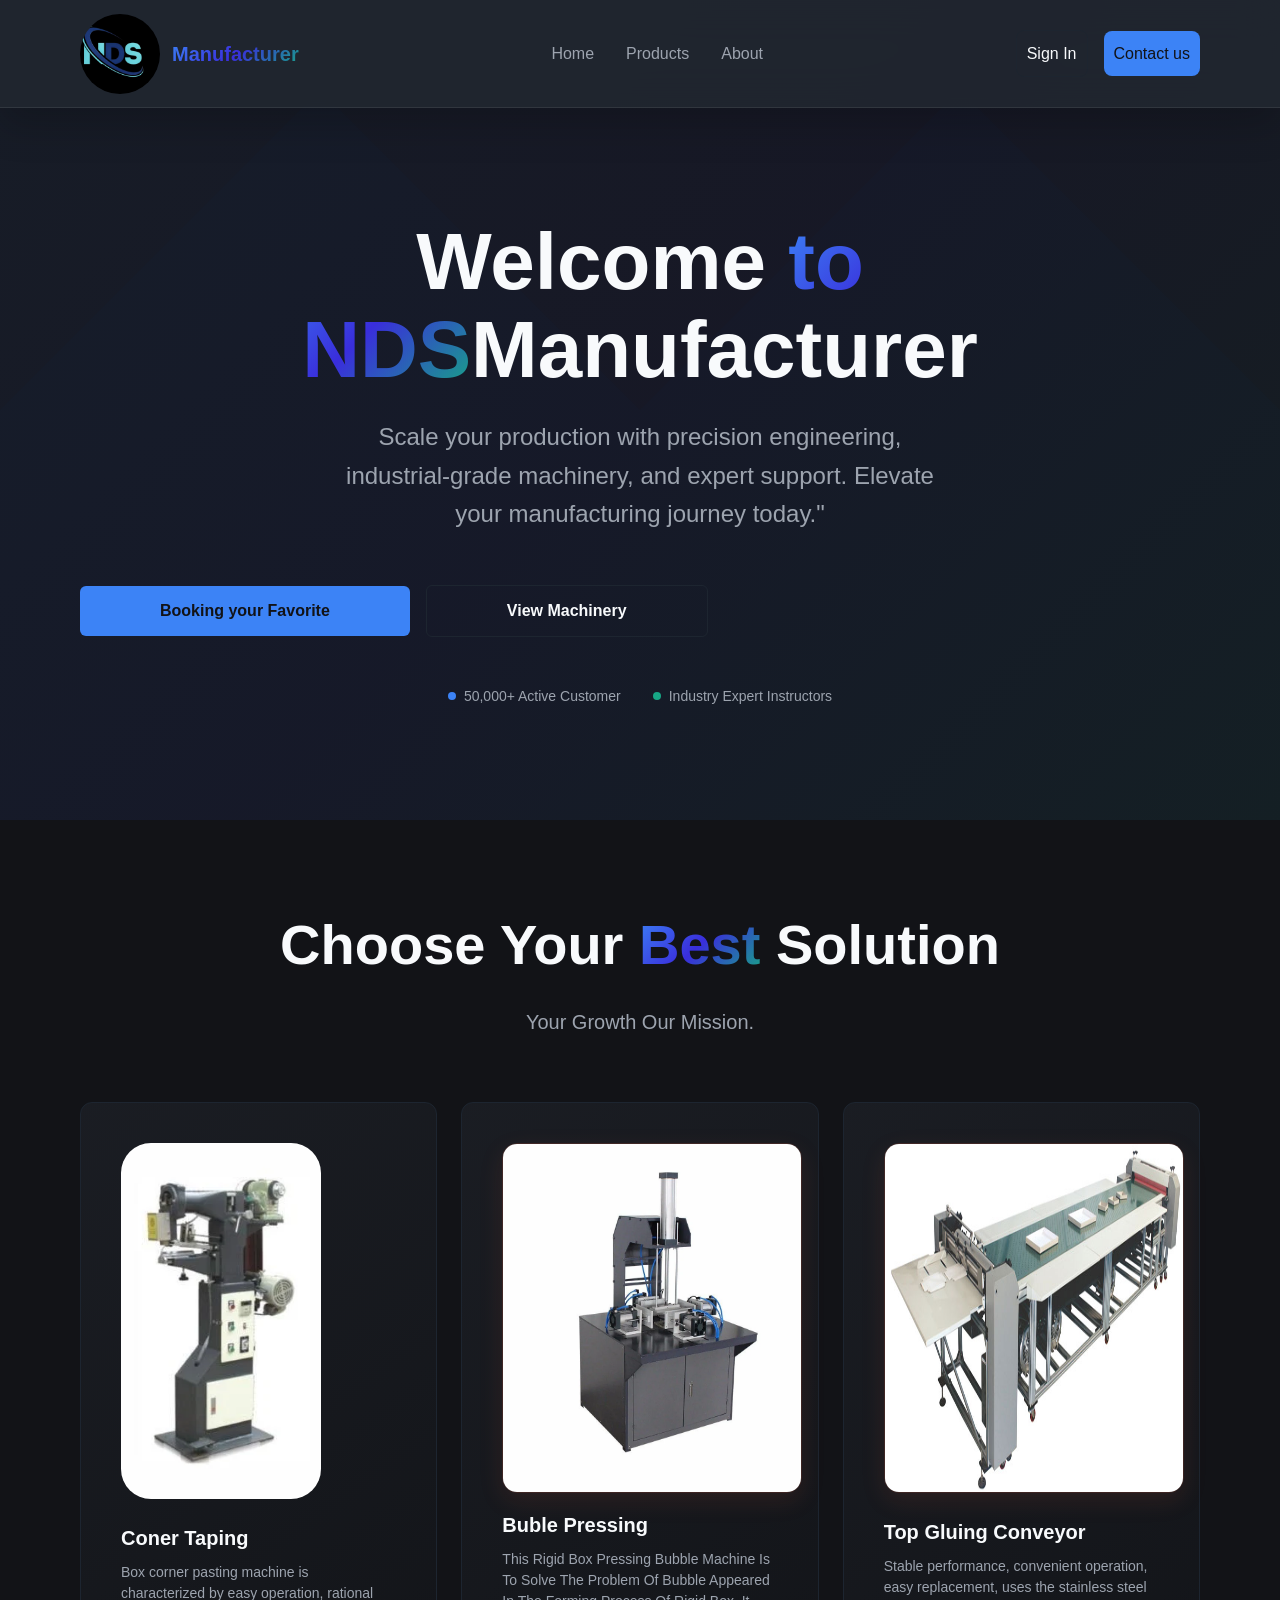
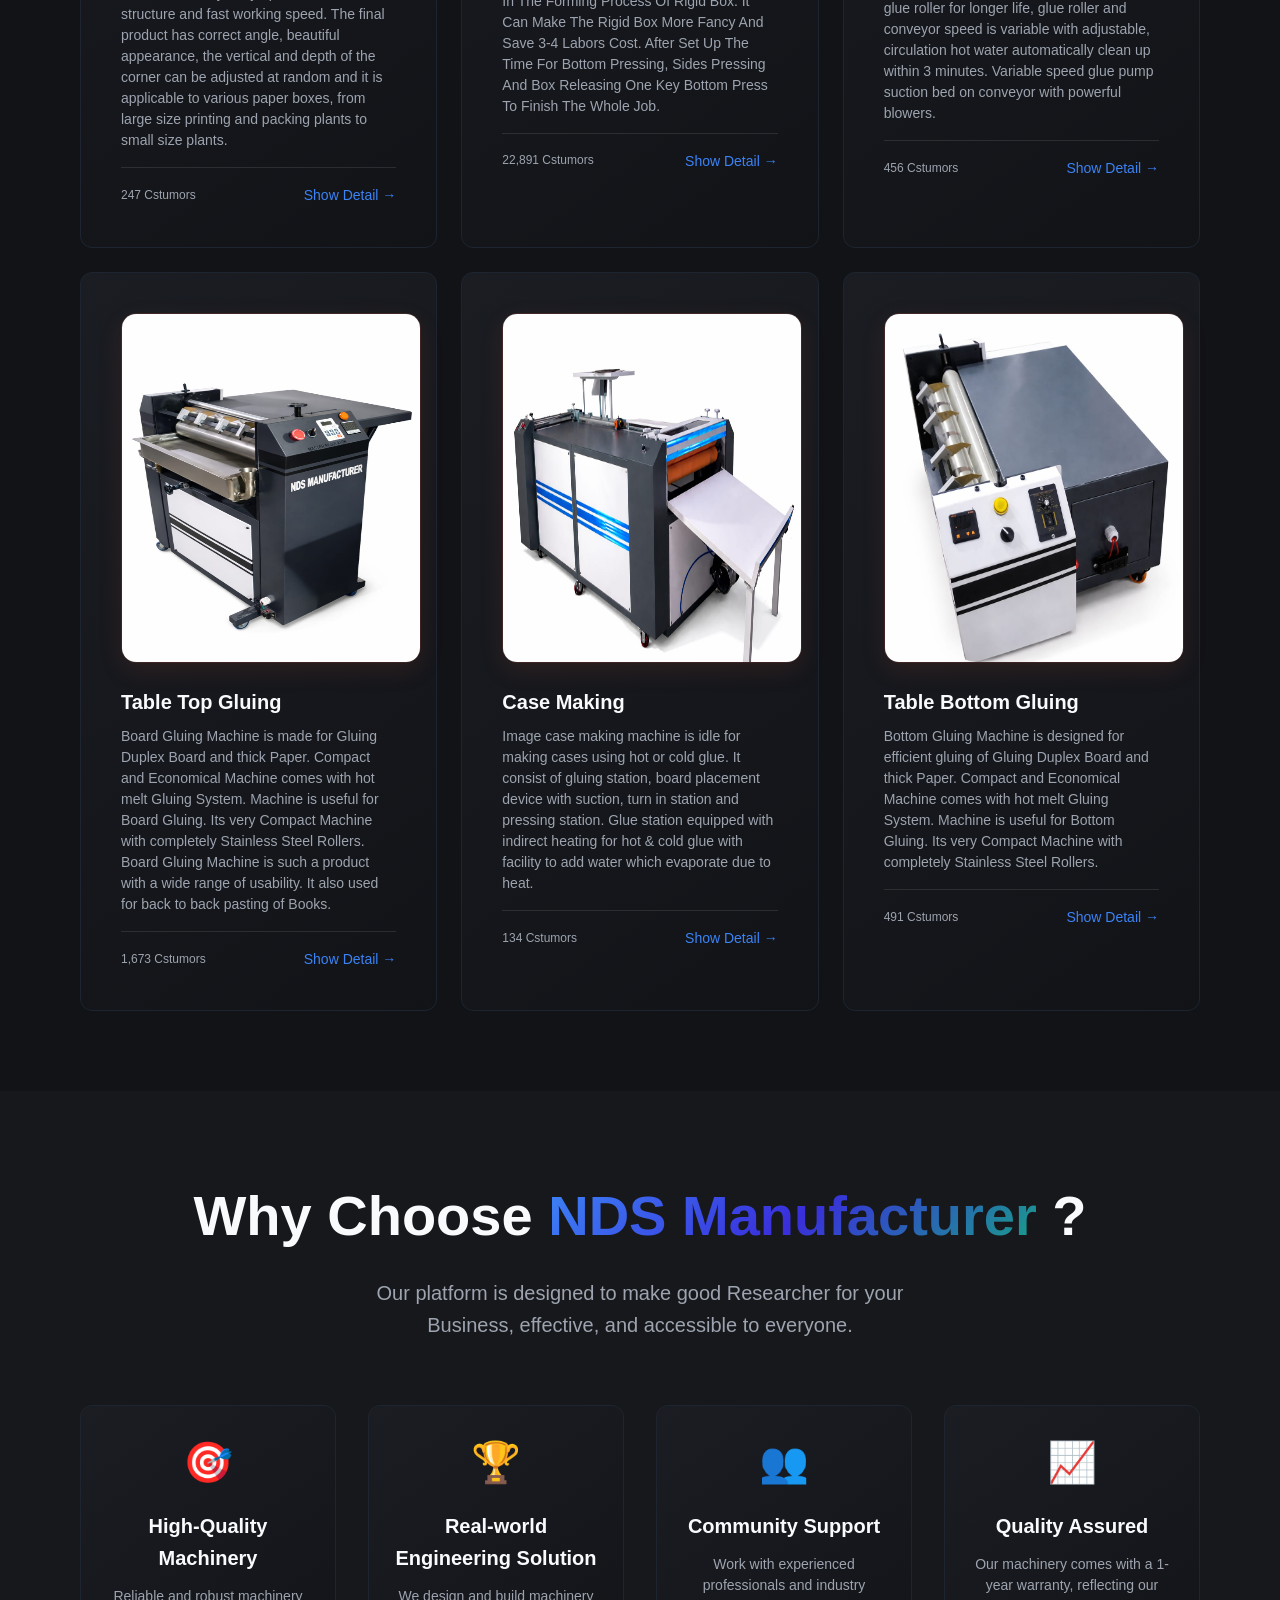
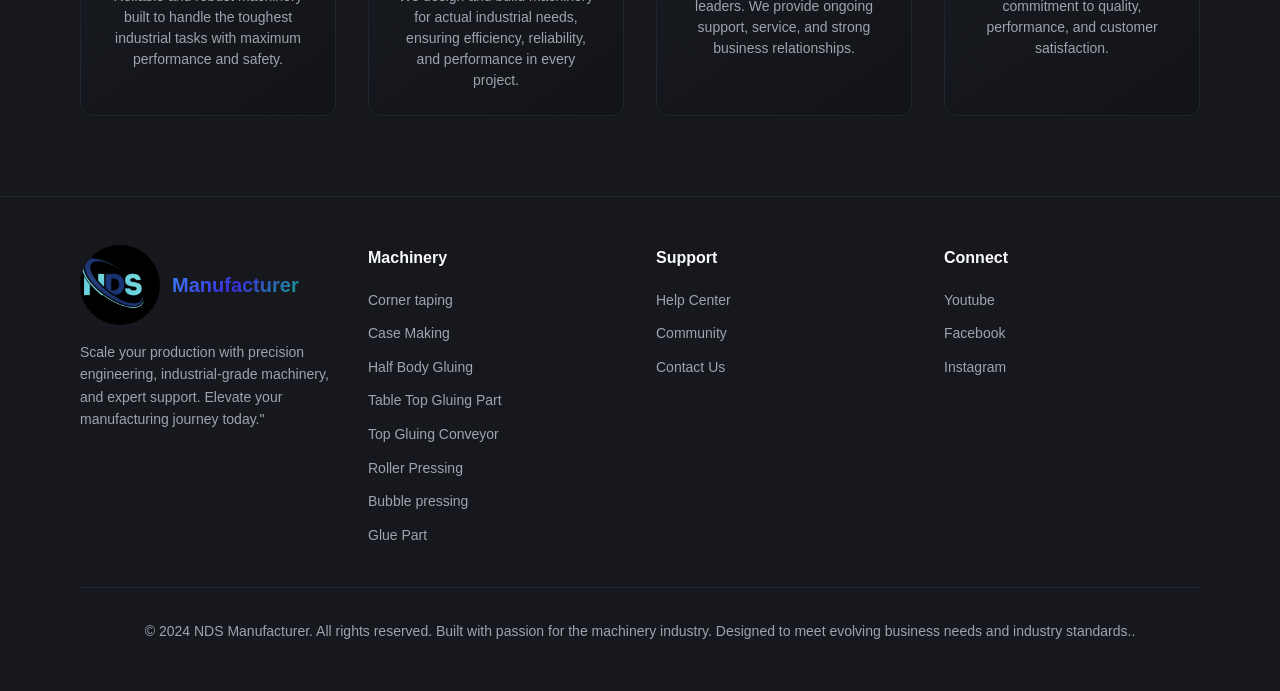
==== commit 8fc2b3b9: "Update index.html" ====
--- a/index.html
+++ b/index.html
@@ -16,7 +16,7 @@
         <div class="container">
             <div class="header-content">
                 <div class="logo-section">
-                    <div><img src="img\nds logo.jpeg" width="50px" class="logo"></div>
+                    <div><img src="nds logo.jpeg" width="50px" class="logo"></div>
                     <h1 class="logo-text">Manufacturer </h1>
                 </div>
                 
@@ -89,7 +89,7 @@
             <div class="languages-grid">
                 <div class="language-card" data-language="python">
                     <div class="card-header">
-                        <div><img src="img\coner taping.webp" class="imeg"><br></div>
+                        <div><img src="coner taping.webp" class="imeg"><br></div>
                         </div>
                     <h3 class="card-title">Coner Taping</h3>
                     <p class="card-description">Box corner pasting machine is characterized by easy operation, rational structure and fast working speed. The final product has correct angle, beautiful appearance, the vertical and depth of the corner can be adjusted at random and it is applicable to various paper boxes, from large size printing and packing plants to small size plants.</p>
@@ -109,7 +109,7 @@
 
                 <div class="language-card" data-language="javascript">
                     <div class="card-header">
-                        <img src="img\rigid-box-bubble-pressing-machine-1000x1000.webp" class="imeg2"><br>
+                        <img src="rigid-box-bubble-pressing-machine-1000x1000.webp" class="imeg2"><br>
                     </div>
                     <h3 class="card-title">Buble Pressing</h3>
                     <p class="card-description">This Rigid Box Pressing Bubble Machine Is To Solve The Problem Of Bubble Appeared In The Forming Process Of Rigid Box. It Can Make The Rigid Box More Fancy And Save 3-4 Labors Cost. After Set Up The Time For Bottom Pressing, Sides Pressing And Box Releasing One Key Bottom Press To Finish The Whole Job.</p>
@@ -123,7 +123,7 @@
 
                 <div class="language-card" data-language="react">
                     <div class="card-header">
-                        <div><img src="img\mrs81491568090237.jpg" class="imeg2"><br></div>
+                        <div><img src="mrs81491568090237.jpg" class="imeg2"><br></div>
                     </div>
                     <h3 class="card-title">Top Gluing Conveyor </h3>
                     <p class="card-description">Stable performance, convenient operation, easy replacement, uses the stainless steel glue roller for longer life, glue roller and conveyor speed is variable with adjustable, circulation hot water automatically clean up within 3 minutes. Variable speed glue pump suction bed on conveyor with powerful blowers.</p>
@@ -136,7 +136,7 @@
 
                 <div class="language-card" >
                     <div class="card-header">
-                        <div><img src="img\Half body gluing.jpeg" class="imeg2"><br></div>
+                        <div><img src="Half body gluing.jpeg" class="imeg2"><br></div>
                     </div>
                     <h3 class="card-title">Table Top Gluing</h3>
                     <p class="card-description">Board Gluing Machine is made for Gluing Duplex Board and thick Paper. Compact and Economical Machine comes with hot melt Gluing System. Machine is useful for Board Gluing. Its very Compact Machine with completely Stainless Steel Rollers.
@@ -151,7 +151,7 @@
                 <!-- Case making Machine -->
                 <div class="language-card" data-language="typescript">
                     <div class="card-header">
-                        <div><img src="img\case maker.jpeg" class="imeg2"><br></div>
+                        <div><img src="case maker.jpeg" class="imeg2"><br></div>
                     </div>
                     <h3 class="card-title">Case Making</h3>
                     <p class="card-description">Image case making machine is idle for making cases using hot or cold glue. It consist of gluing station, board placement device with suction, turn in station and pressing station. Glue station equipped with indirect heating for hot & cold glue with facility to add water which evaporate due to heat.</p>
@@ -164,7 +164,7 @@
                 <div class="language-card" data-language="cpp">
                     <div class="card-header">
                        
-                        <div><img src="img\Bottom gluing .jpeg" class="imeg2"><br></div>
+                        <div><img src="Bottom gluing .jpeg" class="imeg2"><br></div>
                     </div>
                     <h3 class="card-title">Table Bottom Gluing </h3>
                     <p class="card-description">Bottom Gluing Machine is designed for efficient gluing of  Gluing Duplex Board and thick Paper. Compact and Economical Machine comes with hot melt Gluing System. Machine is useful for Bottom Gluing. Its very Compact Machine with completely Stainless Steel Rollers.
@@ -224,7 +224,7 @@
             <div class="footer-grid">
                 <div class="footer-section">
                     <div class="logo-section">
-                        <div class="logo-icon"><img src="img\nds logo.jpeg"  class="logo"></div>
+                        <div class="logo-icon"><img src="nds logo.jpeg"  class="logo"></div>
                         <h3 class="logo-text"> Manufacturer </h3>
                     </div>
                     <p style="color: var(--muted-foreground); font-size: 0.875rem; margin-top: 1rem;">
@@ -280,4 +280,4 @@
 
     <script src="js.js"></script>
 </body>
-</html>+</html>
